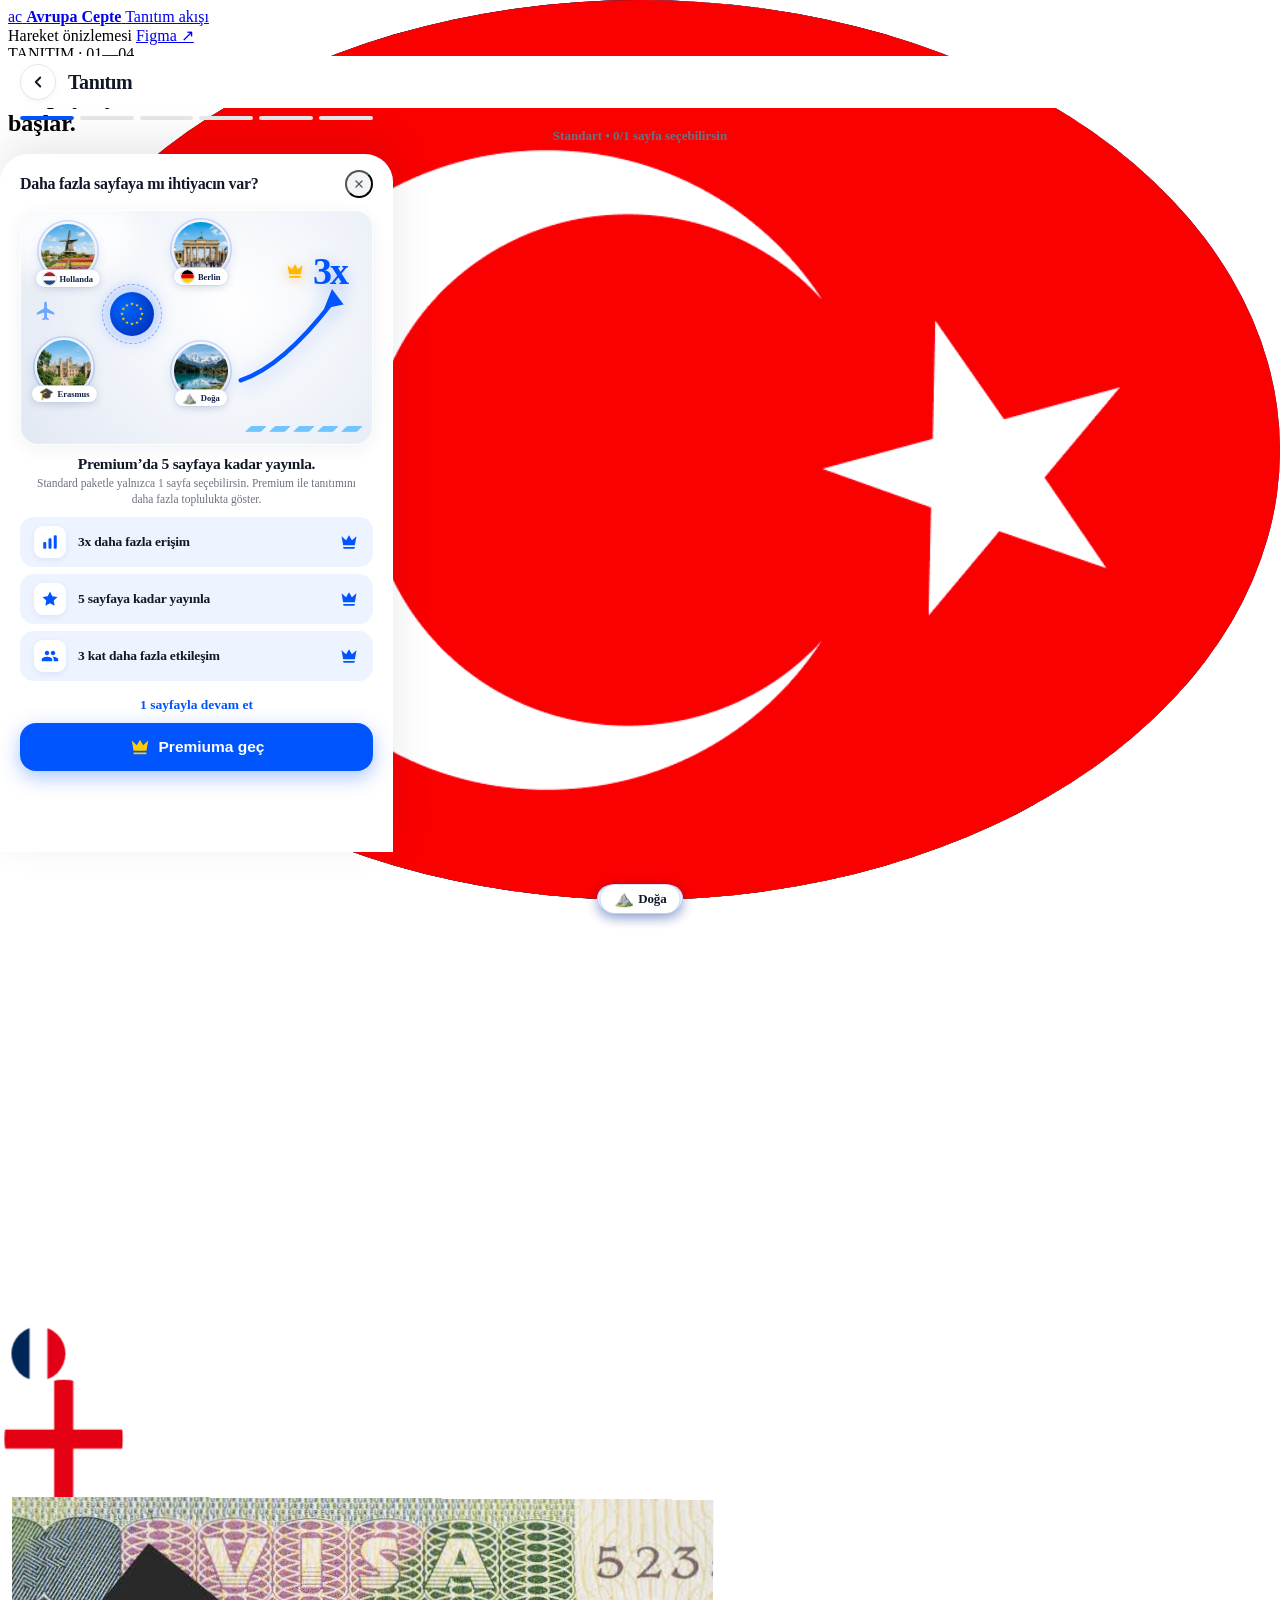
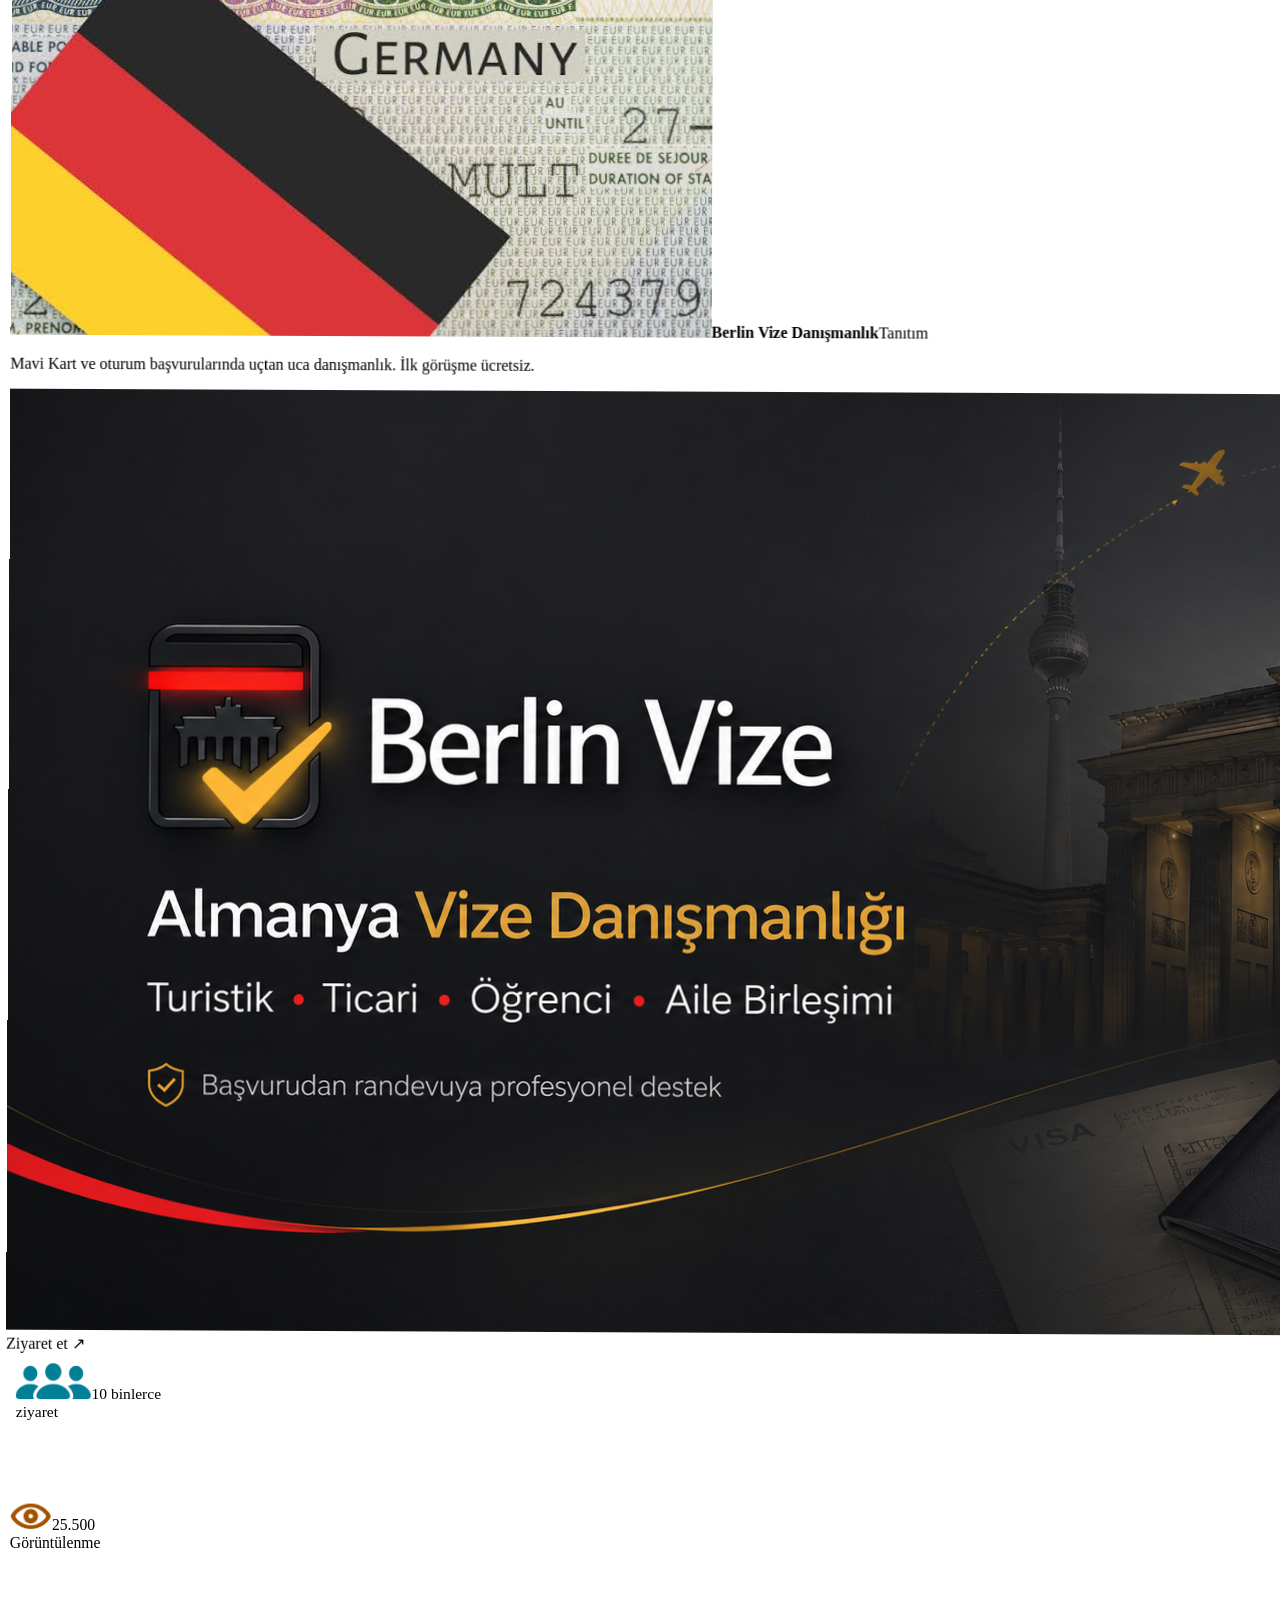
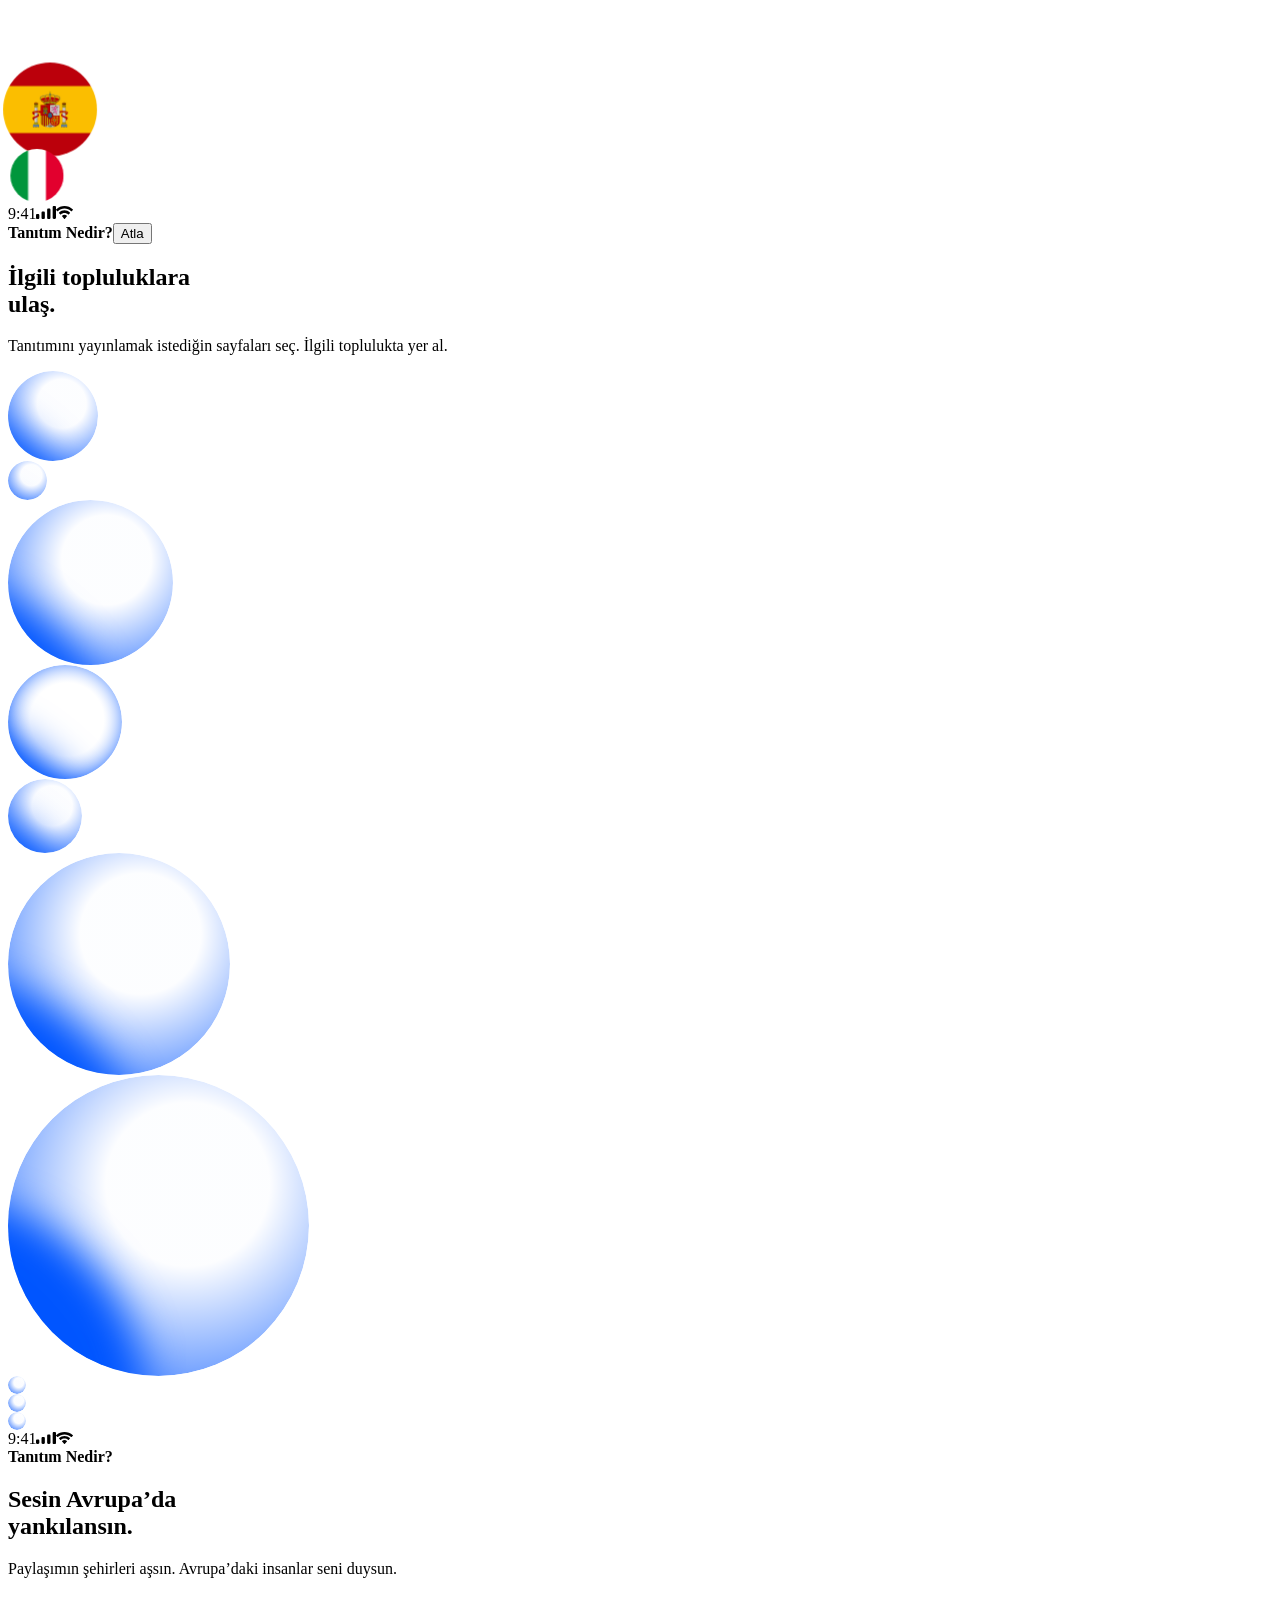
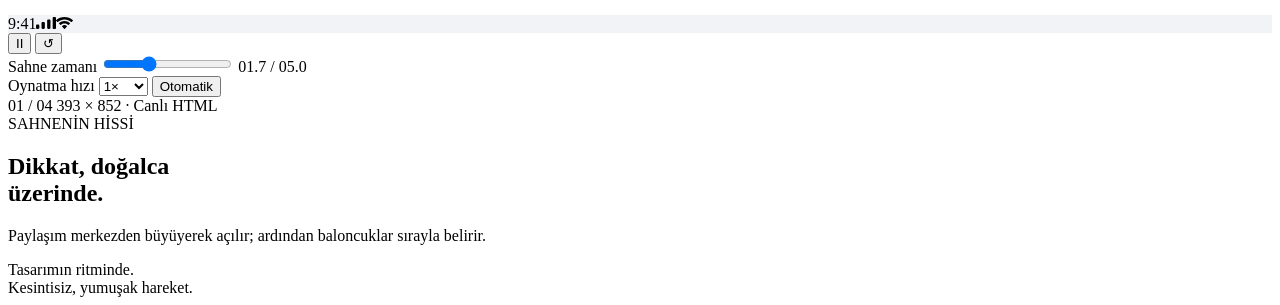
==== index.html @ 5e810345 "v1 guncel surumu kok dizine al, onceki kesiti v0 olarak arsivle" ====
<!doctype html>
<html lang="tr">
<head>
  <meta charset="UTF-8">
  <meta name="viewport" content="width=device-width,initial-scale=1">
  <meta name="theme-color" content="#f5f6f8">
  <title>Avrupa Cepte · Tanıtım akışı</title>
  <link rel="stylesheet" href="assets/font.css">
  <link rel="stylesheet" href="styles.css">
</head>
<body>
<header class="studio-header">
  <a class="brand" href="./">
    <span class="brand-mark">a<span>c</span></span>
    <strong>Avrupa Cepte</strong>
    <span class="header-divider"></span>
    <span class="header-caption">Tanıtım akışı</span>
  </a>
  <div class="header-right">
    <button id="return-single" style="display:none;">Tek sahneye dön ↙</button>
    <span class="preview-tag"><i></i> Hareket önizlemesi</span>
    <a href="https://www.figma.com/design/P1pFVExX502FQrV6nCLTjJ/Avrupa-Cepte?node-id=2980-82597&t=2pFAzzNfoVad6KgR-4" target="_blank" rel="noreferrer">Figma ↗</a>
  </div>
</header>
<main class="workspace">
  <aside class="director" id="director-sidebar">
    <div class="eyebrow">TANITIM · 01—04</div>
    <h1 id="director-heading">Bir paylaşımla<br>başlar.</h1>
    <p class="intro" id="director-desc">Görünür ol. Bağ kur.<br>Sesini Avrupa’ya duyur.</p>
    <nav class="scene-picker" aria-label="Sahneler">
      <button class="scene-tab selected" data-scene="0">
        <span class="step">01</span>
        <span><strong>Görünür ol</strong><small>Açılış · sıralı baloncuklar</small></span>
        <span class="tab-arrow">↗</span>
      </button>
      <button class="scene-tab" data-scene="1">
        <span class="step">02</span>
        <span><strong>Topluluğuna ulaş</strong><small>Gönderi → ayrık ağ geçişi</small></span>
        <span class="tab-arrow">↗</span>
      </button>
      <button class="scene-tab" data-scene="2">
        <span class="step">03</span>
        <span><strong>Sesini duyur</strong><small>Yayılım · başarı grafiği</small></span>
        <span class="tab-arrow">↗</span>
      </button>
      <button class="scene-tab" data-scene="3">
        <span class="step">04</span>
        <span><strong>3X Büyüme</strong><small>Premium modal · harita animasyonu</small></span>
        <span class="tab-arrow">↗</span>
      </button>
    </nav>
    <div class="view-options">
      <button id="view-toggle" aria-pressed="false">Tüm sahneleri birlikte gör <span>↔</span></button>
    </div>
    <p class="keyboard-tip">← → sahne değiştir <span>·</span> boşluk duraklat</p>
  </aside>

  <section class="preview-area" aria-label="Animasyon önizlemesi">
    <div class="phones" id="phones"></div>
    <div class="transport">
      <button class="icon-button" id="play" aria-label="Duraklat">II</button>
      <button class="icon-button replay" id="replay" aria-label="Baştan oynat">↺</button>
      <div class="timeline">
        <label class="sr-only" for="scrubber">Sahne zamanı</label>
        <input id="scrubber" type="range" min="0" max="1000" value="0">
        <span id="time">00.0 / 05.0</span>
      </div>
      <label class="sr-only" for="speed">Oynatma hızı</label>
      <select id="speed">
        <option value="0.5">0,5×</option>
        <option value="1" selected>1×</option>
        <option value="1.5">1,5×</option>
      </select>
      <button id="auto" class="auto-button" aria-pressed="false">Otomatik <i></i></button>
    </div>
    <div class="preview-caption">
      <span id="caption">01 / 04</span>
      <span>393 × 852 <span class="caption-dot">·</span> Canlı HTML</span>
    </div>
  </section>

  <aside class="motion-note" id="motion-note-sidebar">
    <span class="eyebrow">SAHNENİN HİSSİ</span>
    <h2 id="note-title">Dikkat, doğalca<br>üzerinde.</h2>
    <p id="note-text">Paylaşım merkezden büyüyerek açılır; ardından baloncuklar sırayla belirir.</p>
    <div class="note-rule"></div>
    <span class="note-bottom">Tasarımın ritminde.<br>Kesintisiz, yumuşak hareket.</span>
  </aside>
</main>
<div class="toast" role="status" aria-live="polite"></div>
<script src="assets/d3.min.js"></script>
<script src="app.js"></script>
</body>
</html>
---- assets/font.css ----
@font-face{font-family:Satoshi;src:url('./satoshi-400.woff2') format('woff2');font-weight:400;font-style:normal;font-display:swap;}
@font-face{font-family:Satoshi;src:url('./satoshi-500.woff2') format('woff2');font-weight:500;font-style:normal;font-display:swap;}
@font-face{font-family:Satoshi;src:url('./satoshi-700.woff2') format('woff2');font-weight:700;font-style:normal;font-display:swap;}
@font-face{font-family:Satoshi;src:url('./satoshi-900.woff2') format('woff2');font-weight:900;font-style:normal;font-display:swap;}
---- styles.css ----
/* ── Avrupa Cepte v1 — Nihai Tasarım & Modal Animasyon Sistemi ── */

.v1-badge {
  position: fixed;
  top: 10px;
  right: 14px;
  background: #0055ff;
  color: #fff;
  font-size: 10px;
  font-weight: 700;
  letter-spacing: .8px;
  padding: 3px 9px;
  border-radius: 20px;
  z-index: 200;
}

.post-card { opacity: 0; }

/* ── S2: Origin Post (Sahne 0 post-card ile BİREBİR AYNI Konum & Boyut) ── */
.origin-post {
  position: absolute;
  left: 24px;
  top: 340px;
  width: 345px;
  height: 298px;
  border-radius: 16px;
  padding: 20px 16px;
  background: #ffffff;
  box-shadow: 0 4px 21px rgba(0, 89, 255, 0.25), -8px 20px 20px rgba(0, 0, 0, 0.1);
  border: 1px solid #e2eafc;
  transform-origin: center center;
  overflow: hidden;
  will-change: transform, opacity, box-shadow;
  z-index: 14;
  opacity: 0;
}
.op-head { display: flex; align-items: center; gap: 8px; font-size: 14px; font-weight: 700; }
.op-ava { width: 36px; height: 36px; border-radius: 50%; object-fit: cover; }
.op-head > span { flex: 1; min-width: 0; }
.op-head strong { display: block; font-size: 13.5px; font-weight: 700; color: #151d30; white-space: nowrap; overflow: hidden; text-overflow: ellipsis; }
.op-head em { font-style: normal; font-size: 11px; color: #3aaf7c; font-weight: 600; }
.op-badge { margin-left: auto; border: 1px solid #0055ff; background: #eef3ff; border-radius: 20px; color: #0055ff; font-size: 11px; font-weight: 700; padding: 3px 9px; }
.op-body { font-size: 13.5px; line-height: 18px; font-weight: 500; color: #555e6d; margin: 10px 0; }
.op-cover { height: 140px; position: relative; overflow: hidden; border-radius: 12px; }
.op-cover img { width: 100%; height: 100%; object-fit: cover; }

/* ── S2: Baloncuk & Vektör Pill Tasarımı ── */
.bubble-photo {
  position: absolute;
  inset: 0;
  width: 100%;
  height: 100%;
  border-radius: 50%;
  object-fit: cover;
  transition: opacity 0.35s ease, transform 0.35s ease;
}

.bubble .topic-label {
  position: absolute;
  left: 50%;
  bottom: -11px;
  transform: translateX(-50%);
  background: #ffffff;
  color: #0f172a;
  font-size: 11px;
  font-weight: 800;
  letter-spacing: -0.2px;
  padding: 5px 11px;
  border-radius: 20px;
  box-shadow: 0 4px 14px rgba(0, 50, 150, 0.18), 0 0 0 1px #dce7ff;
  white-space: nowrap;
  pointer-events: none;
  z-index: 6;
  display: flex;
  align-items: center;
  gap: 5px;
}
.bubble .topic-label svg {
  width: 12px;
  height: 12px;
  flex-shrink: 0;
}
.pill-svg {
  width: 12px;
  height: 12px;
  flex-shrink: 0;
  fill: #0055ff;
}
.bubble .topic-label.big {
  font-size: 13px;
  padding: 6px 13px;
  bottom: -13px;
}
.bubble .topic-label.big svg {
  width: 14px;
  height: 14px;
}
.bubble .topic-label .pill-flag {
  width: 15px;
  height: 15px;
  border-radius: 50%;
  object-fit: cover;
  flex: none;
  box-shadow: 0 0 0 1px rgba(15, 25, 50, .12);
}
.bubble .topic-label.big .pill-flag {
  width: 17px;
  height: 17px;
}
.bubble .topic-label .pill-emoji {
  font-size: 14px;
  line-height: 1;
}
.bubble .topic-label.big .pill-emoji {
  font-size: 16px;
}
.bubble .topic-label.mini {
  font-size: 9.5px;
  padding: 3px 8px;
  bottom: -4px;
  color: #0044cc;
}

/* ── S3: Dev Engage Kartı (Optik Merkez y=514) ── */
.engage-card {
  position: absolute;
  left: 24px;
  top: 414px;
  width: 345px;
  background: #ffffff;
  border-radius: 22px;
  padding: 24px;
  box-shadow: 0 12px 48px rgba(0, 85, 255, 0.25), 0 2px 10px rgba(0, 0, 0, 0.08);
  border: 1.5px solid #dce8ff;
  will-change: transform, opacity;
  z-index: 15;
  pointer-events: none;
  opacity: 0;
}
.ec-head { display: flex; align-items: center; gap: 10px; margin-bottom: 16px; padding-bottom: 12px; border-bottom: 1px solid #f0f4ff; }
.ec-head img { width: 36px; height: 36px; border-radius: 10px; object-fit: cover; }
.ec-head span { font-size: 13px; font-weight: 800; color: #151d30; }
.ec-growth { display: flex; align-items: baseline; gap: 10px; margin-bottom: 14px; }
.ec-pct { font-size: 44px; font-weight: 900; color: #0055ff; letter-spacing: -2px; line-height: 1; font-variant-numeric: tabular-nums; text-shadow: 0 4px 18px rgba(0, 85, 255, 0.3); }
.ec-sub { font-size: 11.5px; color: #8292ab; font-weight: 700; text-transform: uppercase; letter-spacing: .4px; }
.ec-track { width: 100%; height: 14px; background: #eef3ff; border-radius: 10px; overflow: hidden; margin-bottom: 12px; padding: 2px; box-sizing: border-box; }
.ec-fill { height: 100%; width: 0; border-radius: 8px; background: linear-gradient(90deg, #1a55ff, #0066ff 60%, #00d5ff); box-shadow: 0 0 14px rgba(0, 150, 255, 0.6); will-change: width; }
.ec-stat { font-size: 11px; color: #5577dd; font-weight: 700; text-align: right; }

/* ── S3: Checkmark Katmanı & Parıltılar (Optik Merkez y=514) ── */
.check-scene {
  position: absolute;
  left: 50%;
  top: 514px;
  transform: translate(-50%, -50%) scale(.8);
  display: flex;
  flex-direction: column;
  align-items: center;
  gap: 14px;
  z-index: 16;
  pointer-events: none;
  opacity: 0;
  width: 345px;
}
.sparkles-bg {
  position: absolute;
  top: 45px;
  left: 50%;
  width: 240px;
  height: 240px;
  transform: translate(-50%, -50%);
  background: radial-gradient(circle, rgba(0, 102, 255, 0.25) 0%, rgba(0, 200, 255, 0.1) 45%, rgba(255, 255, 255, 0) 70%);
  border-radius: 50%;
  z-index: 1;
  pointer-events: none;
}
.sp {
  position: absolute;
  left: 50%;
  top: 50%;
  transform: translate(-50%, -50%) scale(0);
  opacity: 0;
  will-change: transform, opacity;
  filter: drop-shadow(0 0 10px currentColor);
  font-weight: 900;
}
.check-ring { position: relative; width: 90px; height: 90px; z-index: 2; }
.check-svg { width: 90px; height: 90px; filter: drop-shadow(0 6px 18px rgba(0, 85, 255, 0.4)); }
.check-text-wrap { position: relative; z-index: 2; text-align: center; }
.check-title { font-size: 21px; font-weight: 900; color: #151d30; letter-spacing: -.6px; margin: 0 0 6px; line-height: 1.2; }
.check-sub { font-size: 12.5px; color: #6a7e9e; font-weight: 600; }
.check-count { font-weight: 800; color: #0055ff; font-variant-numeric: tabular-nums; }

/* ── S3: Canlı rozet, sayaç parıltısı ve nabız ── */
.ec-head .ec-live {
  margin-left: auto;
  display: flex;
  align-items: center;
  gap: 6px;
  font-size: 11px;
  font-weight: 800;
  color: #0a7a42;
  background: #e9faf0;
  border: 1px solid #bdeed3;
  padding: 4px 9px;
  border-radius: 20px;
  white-space: nowrap;
}
.ec-live i {
  width: 7px;
  height: 7px;
  border-radius: 50%;
  background: #22c55e;
  animation: live-blink 1.4s ease-in-out infinite;
}
@keyframes live-blink {
  0%, 100% { box-shadow: 0 0 0 0 rgba(34, 197, 94, .45); }
  50% { box-shadow: 0 0 0 5px rgba(34, 197, 94, 0); }
}
.ec-fill { position: relative; overflow: hidden; }
.ec-fill::after {
  content: '';
  position: absolute;
  inset: 0;
  background: linear-gradient(100deg, transparent 20%, rgba(255, 255, 255, .55) 50%, transparent 80%);
  animation: fill-shine 1.8s linear infinite;
}
@keyframes fill-shine {
  from { transform: translateX(-100%); }
  to { transform: translateX(100%); }
}
.ec-pct { animation: pct-pulse 1.6s ease-in-out infinite; }
@keyframes pct-pulse {
  0%, 100% { transform: scale(1); }
  50% { transform: scale(1.06); }
}
.ec-views, .ec-likes, .ec-viewers { font-variant-numeric: tabular-nums; }

/* ── S3: Canlı katılım bildirimleri (küre altı, tek slot) ── */
.live-stack {
  position: absolute;
  left: 24px;
  top: 648px;
  width: 345px;
  height: 62px;
  z-index: 14;
  pointer-events: none;
}
.live-notif {
  position: absolute;
  left: 0;
  top: 0;
  width: 100%;
  display: flex;
  align-items: center;
  gap: 10px;
  background: rgba(255, 255, 255, .96);
  backdrop-filter: blur(8px);
  -webkit-backdrop-filter: blur(8px);
  border: 1px solid #e2eafc;
  border-radius: 16px;
  padding: 8px 12px 8px 8px;
  box-shadow: 0 8px 24px rgba(0, 78, 221, .18);
  opacity: 0;
  will-change: transform, opacity;
}
.ln-ava {
  width: 38px;
  height: 38px;
  border-radius: 50%;
  display: flex;
  align-items: center;
  justify-content: center;
  font-size: 22px;
  flex: none;
}
.ln-body { flex: 1; min-width: 0; }
.ln-body strong { display: block; font-size: 12.5px; color: #151d30; }
.ln-body small { display: block; font-size: 11px; color: #6a7e9e; font-weight: 600; white-space: nowrap; overflow: hidden; text-overflow: ellipsis; }
.ln-chip {
  width: 34px;
  height: 34px;
  border-radius: 11px;
  display: flex;
  align-items: center;
  justify-content: center;
  flex: none;
}
.ln-chip svg { width: 18px; height: 18px; }

/* ── S3: Karttan yükselen tepki emojileri ── */
.react-layer {
  position: absolute;
  left: 24px;
  top: 372px;
  width: 345px;
  height: 160px;
  z-index: 16;
  pointer-events: none;
  overflow: visible;
}
.react {
  position: absolute;
  bottom: 6px;
  opacity: 0;
  will-change: transform, opacity;
  filter: drop-shadow(0 3px 8px rgba(0, 60, 180, .25));
}

/* ════════════════════════════════════════════════════════════════════════
   ── SAHNE 04: FIGMA PREMIUM MODAL EKRANI (media_1789069975401.png) ──
   ════════════════════════════════════════════════════════════════════════ */

/* Telefon 4 Navigasyon */
.modal-phone-nav {
  position: absolute;
  left: 0;
  top: 56px;
  width: 100%;
  height: 52px;
  display: flex;
  align-items: center;
  gap: 12px;
  padding: 0 20px;
  z-index: 8;
  background: #ffffff;
}
.nav-back-btn {
  width: 36px;
  height: 36px;
  border-radius: 50%;
  background: #ffffff;
  border: 1px solid #e5e7eb;
  display: flex;
  align-items: center;
  justify-content: center;
  cursor: pointer;
  box-shadow: 0 2px 6px rgba(0, 0, 0, 0.04);
}
.modal-phone-nav strong {
  font-size: 20px;
  font-weight: 800;
  color: #111827;
  letter-spacing: -.4px;
}

/* 6 Kademeli İlerleme Çubuğu */
.segments-6 {
  position: absolute;
  left: 20px;
  top: 116px;
  display: flex;
  gap: 6px;
  width: 353px;
  height: 4px;
  z-index: 6;
}
.segments-6 span {
  flex: 1;
  border-radius: 4px;
  background: #e5e7eb;
  overflow: hidden;
}
.segments-6 span:first-child i {
  height: 100%;
  background: #0055ff;
  display: block;
  width: 100%;
  border-radius: 4px;
}

/* Standart seçilebilir sayfa metni */
.modal-standard-caption {
  position: absolute;
  left: 0;
  top: 128px;
  width: 100%;
  text-align: center;
  font-size: 13px;
  font-weight: 600;
  color: #697383;
  z-index: 6;
}

/* Modal Bottom Sheet Kartı */
.modal-sheet-card {
  position: absolute;
  left: 0;
  top: 154px;
  width: 393px;
  height: 698px;
  background: #ffffff;
  border-radius: 28px 28px 0 0;
  box-shadow: 0 -12px 40px rgba(15, 25, 50, 0.1);
  padding: 16px 20px 20px;
  z-index: 9;
  display: flex;
  flex-direction: column;
  box-sizing: border-box;
}

/* Sheet Başlığı & Kapatma */
.sheet-header-row {
  display: flex;
  align-items: center;
  justify-content: space-between;
  margin-bottom: 12px;
}
.sheet-header-row h3 {
  margin: 0;
  font-size: 16px;
  font-weight: 800;
  color: #111827;
  letter-spacing: -.3px;
}
.sheet-close-icon {
  width: 28px;
  height: 28px;
  border-radius: 50%;
  background: #f3f4f6;
  display: flex;
  align-items: center;
  justify-content: center;
  color: #4b5563;
  font-size: 13px;
  font-weight: 700;
}

/* ── GRİ ALAN: 3X BÜYÜME VEKTÖR HARİTA ANİMASYON KUTUSU ── */
.modal-anim-graybox {
  position: relative;
  width: 353px;
  height: 235px;
  border-radius: 18px;
  background: radial-gradient(circle at 60% 40%, #ffffff 0%, #edf1f8 60%, #e2e8f3 100%);
  overflow: hidden;
  box-shadow: inset 0 0 0 1px rgba(255, 255, 255, 0.9), 0 4px 18px rgba(0, 30, 80, 0.06);
  flex-shrink: 0;
}

.graybox-canvas {
  position: absolute;
  inset: 0;
  width: 353px;
  height: 235px;
  z-index: 1;
}

/* Bulut Halesi */
.gb-cloud {
  position: absolute;
  pointer-events: none;
  filter: blur(14px);
  background: rgba(255, 255, 255, 0.85);
  border-radius: 50%;
  z-index: 2;
}
.gb-cloud-tl { top: -20px; left: -20px; width: 140px; height: 90px; }
.gb-cloud-bl { bottom: -25px; left: -20px; width: 160px; height: 100px; }
.gb-cloud-br { bottom: -20px; right: -20px; width: 140px; height: 90px; }

/* Merkez AB Hub Rozeti (Gri kutu içinde) */
.gb-eu-hub {
  position: absolute;
  left: 112px;
  top: 104px;
  transform: translate(-50%, -50%);
  width: 44px;
  height: 44px;
  z-index: 10;
  pointer-events: none;
}
.gb-eu-core {
  position: absolute;
  inset: 0;
  border-radius: 50%;
  background: radial-gradient(circle at 35% 35%, #0066ff, #0033bb 80%);
  box-shadow: 0 0 18px rgba(0, 85, 255, 0.55), 0 0 0 2.5px #ffffff;
  display: flex;
  align-items: center;
  justify-content: center;
}
.gb-eu-stars {
  width: 32px;
  height: 32px;
  animation: eu-rotate 16s linear infinite;
}
.gb-eu-pulse {
  position: absolute;
  inset: -8px;
  border-radius: 50%;
  border: 1.5px dashed rgba(0, 85, 255, 0.45);
  animation: eu-pulse 2.6s ease-out infinite;
}
@keyframes eu-rotate { 0% { transform: rotate(0deg); } 100% { transform: rotate(360deg); } }
@keyframes eu-pulse { 0% { transform: scale(0.7); opacity: 0.8; } 100% { transform: scale(1.4); opacity: 0; } }

/* Gri Kutudaki 4 Adet Yüzen Simge Balon */
.gb-bubble {
  position: absolute;
  z-index: 12;
  pointer-events: none;
  display: flex;
  flex-direction: column;
  align-items: center;
  transition: transform 0.2s ease-out;
}
.gb-bubble-inner {
  width: 54px;
  height: 54px;
  border-radius: 50%;
  overflow: hidden;
  box-shadow: 0 4px 14px rgba(0, 50, 150, 0.2), 0 0 0 2.5px #ffffff, 0 0 0 4px rgba(0, 85, 255, 0.18);
}
.gb-bubble-inner img {
  width: 100%;
  height: 100%;
  object-fit: cover;
  display: block;
}
.gb-pill {
  margin-top: -8px;
  background: #ffffff;
  padding: 2px 7px;
  border-radius: 12px;
  box-shadow: 0 2px 8px rgba(0, 30, 90, 0.15), 0 0 0 0.8px #dce7ff;
  display: flex;
  align-items: center;
  gap: 3.5px;
  z-index: 2;
}
.gb-pill svg {
  width: 10px;
  height: 10px;
}
.gb-pill .pill-flag {
  width: 13px;
  height: 13px;
  border-radius: 50%;
  object-fit: cover;
  box-shadow: 0 0 0 1px rgba(15, 25, 50, .12);
}
.gb-pill .pill-emoji {
  font-size: 12px;
  line-height: 1;
}
.gb-pill span {
  font-size: 8.5px;
  font-weight: 800;
  color: #102040;
}

/* Konumlandırmalar */
.gb-b-nl  { left: 16px;  top: 14px; }
.gb-b-de  { left: 154px; top: 12px; }
.gb-b-er  { left: 12px;  top: 130px; }
.gb-b-alp { left: 154px; top: 134px; }

/* Sağ Taraf: 3X Büyüme Bar Grafiği */
.gb-chart-assembly {
  position: absolute;
  right: 8px;
  bottom: 8px;
  width: 136px;
  height: 195px;
  z-index: 15;
  pointer-events: none;
}

/* Taç ve 3X Rozeti */
.gb-crown-group {
  position: absolute;
  right: 18px;
  top: 10px;
  display: flex;
  align-items: center;
  gap: 6px;
}
.gb-crown-svg {
  width: 24px;
  height: 20px;
  filter: drop-shadow(0 2px 6px rgba(240, 160, 0, 0.5));
  animation: sc-crown-float 2s ease-in-out infinite alternate;
}
@keyframes sc-crown-float {
  0% { transform: translateY(0) rotate(-4deg); }
  100% { transform: translateY(-4px) rotate(4deg); }
}
.gb-3x-text {
  font-size: 38px;
  font-weight: 900;
  color: #0055ff;
  letter-spacing: -2px;
  line-height: 1;
  text-shadow: 0 4px 16px rgba(0, 85, 255, 0.35);
}

/* 3D İzometrik Barlar */
.gb-bars-container {
  position: absolute;
  right: 6px;
  bottom: 6px;
  display: flex;
  align-items: flex-end;
  gap: 6px;
  height: 130px;
}
.gb-bar-track {
  width: 18px;
  height: 100%;
  display: flex;
  align-items: flex-end;
}
.gb-3d-bar {
  position: relative;
  width: 16px;
  height: 0;
  transform-style: preserve-3d;
  transition: height 0.8s cubic-bezier(0.34, 1.56, 0.64, 1);
  will-change: height;
}
.gb-bar-front {
  position: absolute;
  inset: 0;
  background: linear-gradient(to top, #0044cc, #0066ff);
  border-radius: 3px;
  box-shadow: 0 2px 8px rgba(0, 60, 180, 0.35);
}
.gb-bar-top {
  position: absolute;
  top: -5px;
  left: 3px;
  width: 16px;
  height: 6px;
  background: #70c4ff;
  transform: skewX(-45deg);
  border-radius: 1px;
}
.gb-bar-side {
  position: absolute;
  top: -2.5px;
  right: -4px;
  width: 4px;
  height: 100%;
  background: #003399;
  transform: skewY(-45deg);
  border-radius: 0 1px 1px 0;
}

/* Fırlayan Mavi 3D Ok */
.gb-arrow-curve {
  position: absolute;
  inset: 0;
  width: 100%;
  height: 100%;
  filter: drop-shadow(0 4px 10px rgba(0, 85, 255, 0.35));
}

/* Vektör Uçak */
.gb-airplane {
  position: absolute;
  left: 15px;
  top: 90px;
  width: 22px;
  height: 22px;
  animation: airplane-fly-sm 3.5s ease-in-out infinite alternate;
}
@keyframes airplane-fly-sm {
  0% { transform: translate(0, 0) rotate(22deg) scale(0.9); }
  100% { transform: translate(25px, -18px) rotate(26deg) scale(1.05); }
}

/* ── MODAL SHEET ALT KISIMLARI (Figma ile 1:1) ── */
.sheet-subhead {
  margin: 10px 0 3px;
  font-size: 15.5px;
  font-weight: 800;
  color: #111827;
  text-align: center;
  letter-spacing: -.3px;
}
.sheet-desc {
  margin: 0 10px 10px;
  font-size: 11.5px;
  line-height: 15.5px;
  color: #6b7280;
  text-align: center;
  font-weight: 500;
}

/* 3 Adet Avantaj Kartı */
.sheet-benefit-list {
  display: flex;
  flex-direction: column;
  gap: 7px;
  margin-bottom: 10px;
}
.sheet-benefit-card {
  display: flex;
  align-items: center;
  gap: 12px;
  background: #edf3ff;
  border-radius: 14px;
  padding: 9px 14px;
}
.sbc-icon {
  width: 32px;
  height: 32px;
  border-radius: 9px;
  background: #ffffff;
  display: flex;
  align-items: center;
  justify-content: center;
  box-shadow: 0 2px 6px rgba(0, 60, 160, 0.08);
}
.sbc-icon svg {
  width: 18px;
  height: 18px;
}
.sbc-text {
  flex: 1;
  font-size: 13.5px;
  font-weight: 700;
  color: #111827;
  letter-spacing: -.2px;
}
.sbc-crown {
  width: 20px;
  height: 20px;
}

/* Link ve Buton */
.sheet-link {
  display: block;
  text-align: center;
  font-size: 13.5px;
  font-weight: 600;
  color: #0055ff;
  margin: 6px 0 10px;
  text-decoration: none;
}
.sheet-link:hover { text-decoration: underline; }

.sheet-cta-btn {
  width: 100%;
  height: 48px;
  background: #0055ff;
  color: #ffffff;
  font-size: 15.5px;
  font-weight: 700;
  border-radius: 16px;
  border: none;
  display: flex;
  align-items: center;
  justify-content: center;
  gap: 8px;
  cursor: pointer;
  box-shadow: 0 6px 20px rgba(0, 85, 255, 0.35);
  transition: background .2s, transform .2s;
}
.sheet-cta-btn:hover { background: #004ae0; }
.sheet-cta-btn:active { transform: scale(0.98); }

/* ════════════════════════════════════════════════════════════════════════
   ── 4 TELEFON İÇİN DUYARLI ALL-VIEW & MODAL ENTEGRASYONU ──
   ════════════════════════════════════════════════════════════════════════ */

.phone.phone-modal-view {
  background: #f1f3f7;
}

body.all-view .workspace {
  grid-template-columns: 210px 1fr;
  max-width: 98vw;
  padding: 24px 20px;
  gap: 20px;
}

body.all-view .phones {
  display: flex;
  width: 100%;
  justify-content: center;
  gap: 16px;
  overflow-x: auto;
  padding: 6px 0;
  height: calc(852px * var(--phone-scale));
}

body.all-view .phone-wrap {
  display: block;
  position: relative;
  inset: auto;
  width: calc(393px * var(--phone-scale));
  height: calc(852px * var(--phone-scale));
  flex: none;
}

body.all-view .preview-caption {
  width: 440px;
}

.phone-cta {
  transition: background .2s, transform .25s cubic-bezier(0.2, 0.9, 0.3, 1), opacity .3s ease;
  will-change: transform, opacity;
}

.progress-segments span i {
  will-change: width;
}

/* Canvas Bağlantıları Kesinlikle Baloncukların Altında Kalır */
.network-canvas, .globe-canvas, canvas.network-canvas, canvas.globe-canvas {
  position: absolute;
  inset: 0;
  width: 393px;
  height: 852px;
  z-index: 1 !important;
  pointer-events: none;
}

.phone-art .bubble {
  z-index: 3 !important;
}
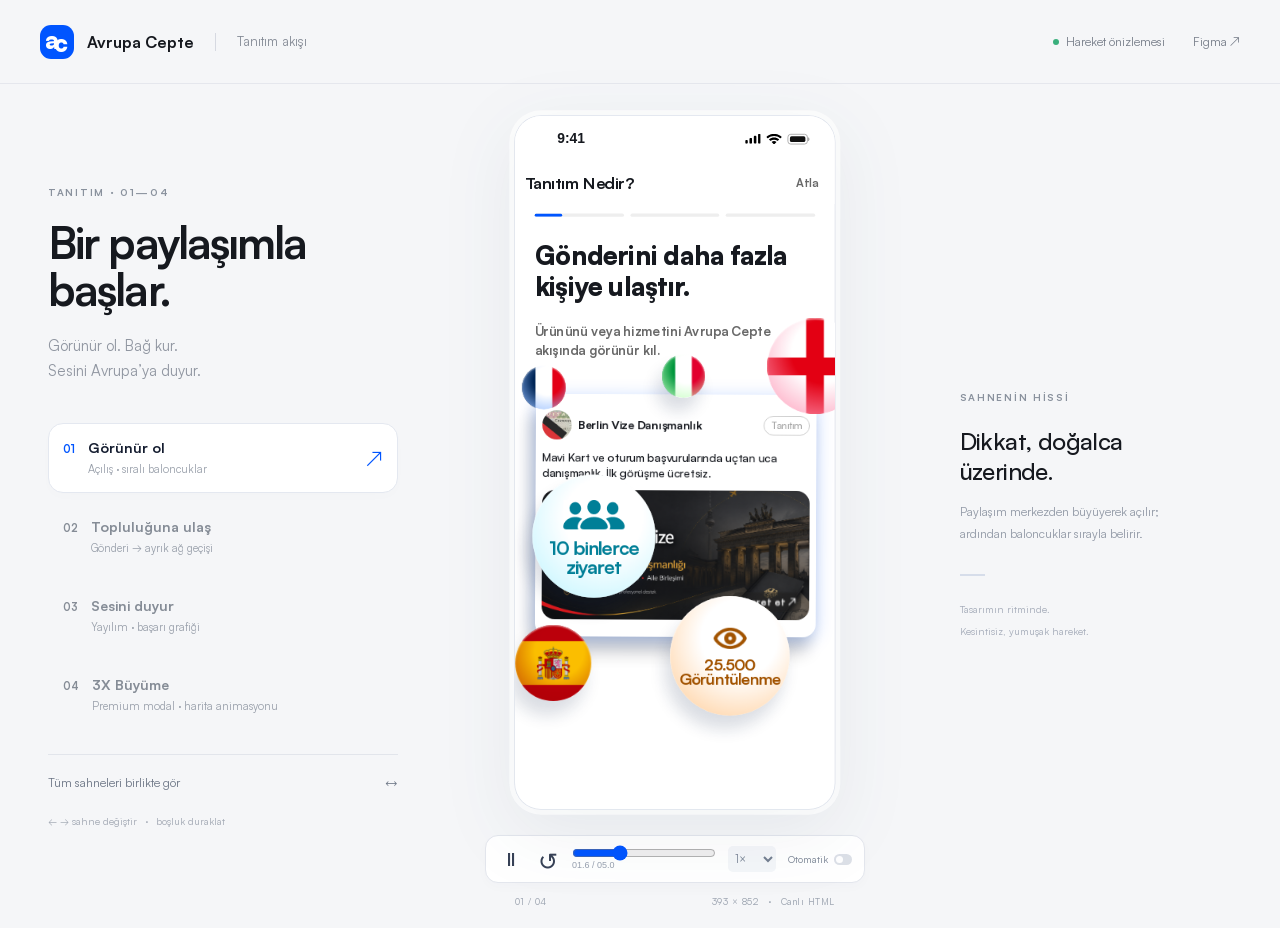
==== commit 0f3d9100: "v1 sayfalarina baz stil katmanini geri ekle (cokus duzeltmesi)" ====
--- a/index.html
+++ b/index.html
@@ -6,6 +6,7 @@
   <meta name="theme-color" content="#f5f6f8">
   <title>Avrupa Cepte · Tanıtım akışı</title>
   <link rel="stylesheet" href="assets/font.css">
+  <link rel="stylesheet" href="styles-v0.css">
   <link rel="stylesheet" href="styles.css">
 </head>
 <body>
--- a/styles-v0.css
+++ b/styles-v0.css
@@ -0,0 +1,60 @@
+:root{font-family:Satoshi,Arial,sans-serif;color:#16191f;background:#f5f6f8;font-synthesis:none;--blue:#0055ff;--phone-scale:.8}*{box-sizing:border-box}body{margin:0}button,a,input,select{-webkit-tap-highlight-color:transparent}button,select{font:inherit}button{cursor:pointer}button:focus-visible,a:focus-visible,input:focus-visible,select:focus-visible{outline:3px solid #76a7ff;outline-offset:5px}button{border:0}a{color:inherit;text-decoration:none}.studio-header{height:84px;padding:0 40px;border-bottom:1px solid #e5e7ed;display:flex;align-items:center;justify-content:space-between}.brand{display:flex;align-items:center;gap:13px;font-size:16px}.brand-mark{background:var(--blue);color:#fff;width:34px;height:34px;border-radius:11px;font-weight:900;font-size:24px;letter-spacing:-5px;line-height:31px;padding-left:5px}.brand-mark span{position:relative;top:3px}.header-divider{height:18px;width:1px;background:#d6d9e1;margin:0 8px}.header-caption{color:#858b96;font-size:13px}.header-right{display:flex;align-items:center;gap:28px;font-size:12px;color:#747b87}.preview-tag{display:flex;align-items:center;gap:7px}.preview-tag i{width:6px;height:6px;border-radius:100%;background:#3aaf7c}.workspace{display:grid;grid-template-columns:minmax(235px,1fr) minmax(395px,1.35fr) minmax(185px,.8fr);gap:40px;max-width:1380px;margin:auto;padding:32px 48px 20px;align-items:center;min-height:calc(100svh - 84px)}.eyebrow{font-size:10px;letter-spacing:1.7px;color:#89919d;font-weight:700}.director h1{font-size:44px;line-height:1.08;letter-spacing:-1.9px;margin:20px 0}.intro{font-size:15px;line-height:1.65;color:#9096a1}.scene-picker{margin:40px 0 24px;display:flex;flex-direction:column;gap:9px}.scene-tab{display:flex;align-items:center;gap:13px;padding:15px 14px;background:transparent;text-align:left;border:1px solid transparent;border-radius:15px;color:#858c96;width:100%;transition:background .2s,border-color .2s}.scene-tab.selected{background:#fff;border-color:#e4e8f0;box-shadow:0 4px 12px #27385a03;color:#151d30}.scene-tab:hover{background:#fff8}.step{font-size:11px;font-weight:700;align-self:flex-start;padding-top:3px}.selected .step{color:var(--blue)}.scene-tab strong{display:block;font-size:14px;font-weight:700}.scene-tab small{font-size:11px;color:#969da8;display:block;margin-top:5px}.tab-arrow{margin-left:auto;font-size:20px;opacity:0}.selected .tab-arrow{opacity:1;color:var(--blue)}.view-options{border-top:1px solid #e2e5eb;padding-top:20px}.view-options button{background:transparent;padding:0;color:#697383;font-size:12px;display:flex;justify-content:space-between;width:100%}.keyboard-tip{font-size:10px;color:#a4aab5;margin-top:24px}.keyboard-tip span{margin:0 5px}.preview-area{display:flex;flex-direction:column;align-items:center;min-width:0}.phones{width:calc(393px * var(--phone-scale));height:calc(852px * var(--phone-scale));position:relative}.phone-wrap{position:absolute;inset:0;display:none;filter:drop-shadow(0 20px 35px #22345312)}.phone-wrap.active{display:block}.phone{width:393px;height:852px;background:white;border-radius:32px;overflow:hidden;position:relative;transform:scale(var(--phone-scale));transform-origin:top left;box-shadow:0 0 0 1px #dde2eb,0 0 0 7px #fff9;isolation:isolate}.status{position:absolute;top:0;left:0;width:393px;height:56px;display:flex;align-items:center;justify-content:space-between;padding:0 33px 0 52px;font:600 17px Arial;z-index:8;background:#fff}.status-levels{display:flex;align-items:center;gap:7px}.status-levels img{width:19px;height:13px;object-fit:contain}.battery{width:25px;height:13px;border:1px solid #a1a1a1;border-radius:4px;padding:2px;position:relative}.battery:before{content:'';display:block;background:#111;border-radius:2px;width:100%;height:100%}.battery:after{content:'';position:absolute;right:-3px;width:2px;height:5px;top:3px;background:#aaa;border-radius:0 2px 2px 0}.phone-nav{position:absolute;left:0;top:56px;height:52px;width:100%;padding:0 12px;display:flex;align-items:center;justify-content:space-between;z-index:8;background:#fff}.phone-nav strong{font-size:20px;letter-spacing:-.4px}.skip{background:transparent;font-size:14px;font-weight:700;color:#696969;padding:12px 8px}.progress-segments{position:absolute;left:24px;top:120px;display:flex;gap:8px;width:345px;height:4px;z-index:6}.progress-segments span{flex:1;border-radius:4px;background:#eee;overflow:hidden}.progress-segments i{height:100%;background:var(--blue);display:block;width:0;border-radius:4px}.phone h2{position:absolute;left:24px;top:152px;margin:0;font-size:32px;line-height:38px;letter-spacing:-.65px;font-weight:900;z-index:5;width:345px}.phone .subtitle{position:absolute;left:24px;top:252px;margin:0;font-size:16px;font-weight:700;line-height:24px;color:#696969;width:345px;z-index:5}.phone-art{position:absolute;inset:0;pointer-events:none}.bubble{position:absolute;border-radius:50%;will-change:transform;isolation:isolate}.bubble-photo{position:absolute;width:100%;height:100%;object-fit:cover;border-radius:50%;overflow:hidden}.orb-shine{position:absolute;inset:0;border-radius:50%;background:radial-gradient(circle at 58% 35%,#fff0 37%,var(--orb-tint,#c2d7ff) 100%);box-shadow:inset 0 1px 2px #ffffffa8}.bubble.flag .bubble-photo{width:116%;height:116%;left:-8%;top:-8%}.bubble.shadow{box-shadow:-7px 17px 20px #15274b28}.bubble-glass{position:absolute;width:100%;height:100%;object-fit:fill;z-index:2;pointer-events:none}.post-card{position:absolute;left:24px;top:340px;width:345px;height:298px;border-radius:16px;padding:20px 8px;background:#fff;box-shadow:0 4px 21px #0059ff40,-8px 20px 20px #0003;transform-origin:center;overflow:hidden;will-change:transform}.post-header{display:flex;align-items:center;gap:8px;font-size:14px;font-weight:700;letter-spacing:-.28px}.post-avatar{width:36px;height:36px;object-fit:cover;border-radius:50%}.post-tag{margin-left:auto;border:1px solid #cdcdcd;border-radius:20px;color:#a5a5a5;font-size:12px;font-weight:500;padding:3px 8px}.post-copy{font-size:14px;line-height:19px;font-weight:500;letter-spacing:-.28px;margin:12px 0}.post-cover{height:159px;position:relative;overflow:hidden;border-radius:16px}.post-cover>img{width:100%;height:100%;object-fit:cover;object-position:50% 46%}.visit{position:absolute;right:10px;bottom:10px;color:#fff;font-size:12px;font-weight:700;border-radius:8px;padding:4px 6px;background:#0003;backdrop-filter:blur(15px)}.metric{background:white;display:flex;align-items:center;justify-content:center;flex-direction:column;color:#007f97;text-align:center;font-size:24px;font-weight:700;line-height:24px;letter-spacing:-1.1px}.metric img{width:78px;height:46px;object-fit:contain;position:relative;z-index:2;margin-bottom:6px}.metric .orb-shine{z-index:-1}.metric span{z-index:2}.metric.orange{color:#a25300;font-size:20px;line-height:18px;letter-spacing:-.8px}.metric.orange img{width:44px;height:32px;margin-bottom:8px}.topic-label{position:absolute;z-index:3;left:50%;bottom:19px;transform:translateX(-50%);font-size:14px;font-weight:700;color:#111;background:#fff;border:1px solid #eee;padding:6px 10px;border-radius:40px;white-space:nowrap}.topic-label.big{font-size:24px;bottom:24px;padding:7px 10px;letter-spacing:-.8px}.topic-label{display:inline-flex;align-items:center;gap:6px}.topic-label svg{width:13px;height:13px;flex:none}.topic-label.big svg{width:16px;height:16px;flex:none}.topic-label .pill-flag{width:15px;height:15px;border-radius:50%;object-fit:cover;flex:none;box-shadow:0 0 0 1px #0f19321f}.topic-label.big .pill-flag{width:19px;height:19px}.topic-label .pill-emoji{font-size:14px;line-height:1}.topic-label.big .pill-emoji{font-size:18px}.gb-pill .pill-flag{width:13px;height:13px;border-radius:50%;object-fit:cover;box-shadow:0 0 0 1px #0f19321f}.gb-pill .pill-emoji{font-size:12px;line-height:1}.network-canvas,.globe-canvas{position:absolute;inset:0;width:393px;height:852px}.phone-cta{position:absolute;left:8px;bottom:34px;width:377px;height:60px;border-radius:20px;background:#0055ff;color:white;font-weight:700;font-size:16px;letter-spacing:-.6px;z-index:10;box-shadow:0 6px 15px #0055ff08;transition:background .2s,transform .2s}.phone-cta:hover{background:#004ae0}.phone-cta:active{transform:scale(.98)}.phone-footer{position:absolute;left:0;bottom:0;width:100%;height:99px;background:linear-gradient(#fff0,#fff 80%);z-index:7;pointer-events:none}.transport{margin-top:26px;display:flex;gap:12px;align-items:center;background:#fff;border:1px solid #e3e6ed;box-shadow:0 4px 12px #1d315205;border-radius:13px;padding:9px 12px;width:380px;max-width:calc(100vw - 32px)}.icon-button{width:25px;height:28px;color:#374156;font-weight:700;font-size:17px;padding:0;background:transparent}.replay{font-size:24px;font-weight:400}.timeline{flex:1;min-width:50px;display:flex;flex-direction:column;gap:3px}.timeline input{width:100%;height:8px;margin:0;accent-color:#0055ff;cursor:pointer}.timeline span{font:9px Arial;color:#98a0af;font-variant-numeric:tabular-nums}.transport select{border:0;background:#f4f6f9;padding:5px 3px;border-radius:5px;font-size:11px;color:#747f91}.auto-button{display:flex;align-items:center;gap:6px;font-size:10px;color:#7e8797;padding:0;background:none}.auto-button i{width:18px;height:11px;background:#dce0e7;border-radius:10px;padding:2px}.auto-button i:before{content:'';display:block;width:7px;height:7px;background:#fff;border-radius:50%;transition:transform .2s}.auto-button[aria-pressed=true] i{background:#0055ff}.auto-button[aria-pressed=true] i:before{transform:translateX(7px)}.preview-caption{display:flex;justify-content:space-between;margin-top:13px;width:calc(393px * var(--phone-scale));color:#9da5b1;font-size:9px;letter-spacing:.5px}.caption-dot{margin:0 6px}.motion-note{max-width:200px;margin-left:8px}.motion-note h2{font-size:24px;line-height:1.25;letter-spacing:-.6px;font-weight:500;margin:20px 0 15px}.motion-note p{font-size:12px;line-height:1.8;color:#8f97a4}.note-rule{width:25px;height:2px;background:#d6ddea;margin:30px 0 20px}.note-bottom{font-size:10px;line-height:1.8;color:#a6adba}.sr-only{position:absolute;width:1px;height:1px;overflow:hidden;clip:rect(0,0,0,0);white-space:nowrap}.reach-person{border:3px solid #fff;background:#e8f0ff;box-shadow:0 8px 18px #004fda25}.city-tag{position:absolute;left:50%;bottom:-11px;transform:translateX(-50%);background:#fff;border:1px solid #e5edff;padding:4px 9px;border-radius:20px;font-size:10px;font-weight:700;color:#356bd1;white-space:nowrap;box-shadow:0 3px 8px #003cbb0b;z-index:4}.city-tag i{display:inline-block;background:#3cba85;border-radius:50%;height:5px;width:5px;margin-right:4px}.reach-bubble{background:#fff;box-shadow:-5px 12px 20px #1846a722;display:flex;flex-direction:column;align-items:center;justify-content:center;color:#004cef}.reach-bubble strong{font-size:19px;line-height:21px;letter-spacing:-.6px;z-index:1}.reach-bubble small{font-size:11px;z-index:1;margin-top:3px;font-weight:700}.reach-bubble .orb-shine{z-index:0}.tiny-flag{font-size:26px}.broadcast-card{position:absolute;left:92px;top:650px;display:flex;align-items:center;gap:10px;padding:12px;background:#fff;border:1px solid #e1eaff;border-radius:18px;width:228px;box-shadow:0 8px 30px #004edd26;will-change:transform}.broadcast-thumb{width:42px;height:42px;border-radius:11px;object-fit:cover}.broadcast-card strong{display:block;font-size:13px;letter-spacing:-.3px}.broadcast-card small{font-size:10px;color:#71829c}.voice-bars{display:flex;gap:3px;align-items:center;height:22px;margin-left:auto}.voice-bars i{height:16px;width:3px;background:#0055ff;border-radius:4px;transform-origin:center}.globe-word{position:absolute;top:595px;left:146px;font-size:9px;font-weight:700;letter-spacing:3px;color:#6a90d1;pointer-events:none}.toast{position:fixed;bottom:24px;left:50%;transform:translate(-50%,20px);background:#182439;color:white;padding:13px 20px;border-radius:12px;opacity:0;pointer-events:none;font-size:13px;transition:opacity .2s,transform .2s;z-index:50;max-width:90vw;text-align:center}.toast.show{opacity:1;transform:translate(-50%,0)}body.all-view .workspace{grid-template-columns:210px 1fr;max-width:1600px;gap:35px}body.all-view .motion-note{display:none}body.all-view .phones{display:flex;width:100%;justify-content:center;gap:24px;height:calc(852px * var(--phone-scale))}body.all-view .phone-wrap{display:block;position:relative;inset:auto;width:calc(393px * var(--phone-scale));height:100%;flex:none}body.all-view .transport{margin-top:26px}body.all-view .preview-caption{width:380px}
+@media(min-width:1500px){.workspace{gap:70px}}@media(max-width:1100px){.workspace{grid-template-columns:230px 1fr;padding:26px 32px;max-width:930px;gap:32px}.motion-note{display:none}.director h1{font-size:39px}.studio-header{padding:0 28px}.all-view .director{display:none}body.all-view .workspace{grid-template-columns:1fr;padding:26px 20px}body.all-view .phones{gap:18px}}@media(max-width:650px){.studio-header{height:60px;padding:0 17px}.header-caption,.header-divider,.preview-tag{display:none}.brand{font-size:14px;gap:9px}.brand-mark{width:29px;height:29px;border-radius:9px;font-size:21px;line-height:27px}.header-right{font-size:11px}.workspace{display:flex;flex-direction:column;gap:22px;padding:20px 12px;min-height:auto}.director{width:100%}.director>.eyebrow,.director h1,.intro,.keyboard-tip,.view-options{display:none}.scene-picker{margin:0;flex-direction:row;gap:4px;justify-content:center}.scene-tab{width:auto;padding:8px 10px;gap:5px;border-radius:10px}.scene-tab strong{font-size:11px}.scene-tab small,.tab-arrow{display:none}.step{font-size:9px;padding-top:2px}.preview-area{width:100%}.transport{margin-top:19px}.phone{border-radius:24px}.preview-caption{margin-top:10px}body.all-view .phones{overflow-x:auto;justify-content:flex-start;width:100%;padding-left:8px;padding-right:8px;box-sizing:content-box}body.all-view .director{display:block}}
+/* Keep oversized flag artwork inside its glass sphere. */
+.bubble.flag{overflow:hidden}.reach-bubble{text-align:center}.reach-bubble strong{font-size:17px;line-height:18px;max-width:80px}.reach-bubble small{font-size:10px}
+@media(prefers-reduced-motion:reduce){*,*:before,*:after{scroll-behavior:auto!important;transition:none!important}}
+#return-single{display:none;background:white;border:1px solid #e0e5ed;border-radius:8px;padding:8px 11px;color:#657287;font-size:11px}body.all-view #return-single{display:block}
+/* Hikaye (01-03) + Premium teşviki (04) ayrımı */
+.premium-eyebrow{margin:22px 0 0}.premium-picker{margin:10px 0 22px}.premium-tab{border-style:dashed}.premium-tab.selected{border-style:solid;border-color:#bcd0ff;box-shadow:0 4px 14px #0055ff14}.premium-tab .step{color:var(--blue)}.flow-tip{font-size:10px;line-height:1.7;color:#a4aab5;margin:14px 0 0}
+/* ── SAHNE 04: Premium sheet (tanıtım sırasında) ── */
+.phone.phone-modal-view{background:#f1f3f7}
+.modal-phone-nav{position:absolute;left:0;top:56px;width:100%;height:52px;display:flex;align-items:center;gap:12px;padding:0 20px;z-index:8;background:#fff}
+.nav-back-btn{width:36px;height:36px;border-radius:50%;background:#fff;border:1px solid #e5e7eb;display:flex;align-items:center;justify-content:center;box-shadow:0 2px 6px #0000000a}
+.modal-phone-nav strong{font-size:20px;font-weight:800;letter-spacing:-.4px}
+.segments-6{position:absolute;left:20px;top:116px;display:flex;gap:6px;width:353px;height:4px;z-index:6}
+.segments-6 span{flex:1;border-radius:4px;background:#e5e7eb;overflow:hidden}
+.segments-6 span:first-child i{height:100%;background:var(--blue);display:block;width:100%;border-radius:4px}
+.modal-standard-caption{position:absolute;left:0;top:128px;width:100%;text-align:center;font-size:13px;font-weight:600;color:#697383;z-index:6}
+.modal-sheet-card{position:absolute;left:0;top:154px;width:393px;height:698px;background:#fff;border-radius:28px 28px 0 0;box-shadow:0 -12px 40px #0f19321a;padding:16px 20px 20px;z-index:9;display:flex;flex-direction:column;box-sizing:border-box}
+.sheet-header-row{display:flex;align-items:center;justify-content:space-between;margin-bottom:12px}
+.sheet-header-row h3{margin:0;font-size:16px;font-weight:800;letter-spacing:-.3px}
+.sheet-close-icon{width:28px;height:28px;border-radius:50%;background:#f3f4f6;display:flex;align-items:center;justify-content:center;color:#4b5563}
+.modal-anim-graybox{position:relative;width:353px;height:235px;border-radius:18px;background:radial-gradient(circle at 60% 40%,#fff 0%,#edf1f8 60%,#e2e8f3 100%);overflow:hidden;box-shadow:inset 0 0 0 1px #ffffffe6,0 4px 18px #001e500f;flex-shrink:0}
+.graybox-canvas{position:absolute;inset:0;width:353px;height:235px;z-index:1}
+.gb-cloud{position:absolute;pointer-events:none;filter:blur(14px);background:#ffffffd9;border-radius:50%;z-index:2}
+.gb-cloud-tl{top:-20px;left:-20px;width:140px;height:90px}.gb-cloud-bl{bottom:-25px;left:-20px;width:160px;height:100px}.gb-cloud-br{bottom:-20px;right:-20px;width:140px;height:90px}
+.gb-eu-hub{position:absolute;left:112px;top:104px;transform:translate(-50%,-50%);width:44px;height:44px;z-index:10;pointer-events:none}
+.gb-eu-core{position:absolute;inset:0;border-radius:50%;background:radial-gradient(circle at 35% 35%,#06f,#33b 80%);box-shadow:0 0 18px #0055ff8c,0 0 0 2.5px #fff;display:flex;align-items:center;justify-content:center}
+.gb-eu-stars{width:32px;height:32px;animation:eu-rotate 16s linear infinite}
+.gb-eu-pulse{position:absolute;inset:-8px;border-radius:50%;border:1.5px dashed #0055ff73;animation:eu-pulse 2.6s ease-out infinite}
+@keyframes eu-rotate{to{transform:rotate(360deg)}}
+@keyframes eu-pulse{0%{transform:scale(.7);opacity:.8}100%{transform:scale(1.4);opacity:0}}
+.gb-bubble{position:absolute;z-index:12;pointer-events:none;display:flex;flex-direction:column;align-items:center}
+.gb-bubble-inner{width:54px;height:54px;border-radius:50%;overflow:hidden;box-shadow:0 4px 14px #00329633,0 0 0 2.5px #fff,0 0 0 4px #0055ff2e}
+.gb-bubble-inner img{width:100%;height:100%;object-fit:cover;display:block}
+.gb-pill{margin-top:-8px;background:#fff;padding:2px 7px;border-radius:12px;box-shadow:0 2px 8px #001e5a26,0 0 0 .8px #dce7ff;display:flex;align-items:center;gap:3.5px;z-index:2}
+.gb-pill svg{width:10px;height:10px}.gb-pill span{font-size:8.5px;font-weight:800;color:#102040}
+.gb-b-nl{left:16px;top:14px}.gb-b-de{left:154px;top:12px}.gb-b-er{left:12px;top:130px}.gb-b-alp{left:154px;top:134px}
+.gb-chart-assembly{position:absolute;right:8px;bottom:8px;width:136px;height:195px;z-index:15;pointer-events:none}
+.gb-crown-group{position:absolute;right:18px;top:10px;display:flex;align-items:center;gap:6px}
+.gb-crown-svg{width:24px;height:20px;filter:drop-shadow(0 2px 6px #f0a00080);animation:sc-crown-float 2s ease-in-out infinite alternate}
+@keyframes sc-crown-float{0%{transform:translateY(0) rotate(-4deg)}100%{transform:translateY(-4px) rotate(4deg)}}
+.gb-3x-text{font-size:38px;font-weight:900;color:var(--blue);letter-spacing:-2px;line-height:1;text-shadow:0 4px 16px #0055ff59}
+.gb-bars-container{position:absolute;right:6px;bottom:6px;display:flex;align-items:flex-end;gap:6px;height:130px}
+.gb-bar-track{width:18px;height:100%;display:flex;align-items:flex-end}
+.gb-3d-bar{position:relative;width:16px;height:0;will-change:height}
+.gb-bar-front{position:absolute;inset:0;background:linear-gradient(to top,#04c,#06f);border-radius:3px;box-shadow:0 2px 8px #003cb459}
+.gb-bar-top{position:absolute;top:-5px;left:3px;width:16px;height:6px;background:#70c4ff;transform:skewX(-45deg);border-radius:1px}
+.gb-bar-side{position:absolute;top:-2.5px;right:-4px;width:4px;height:100%;background:#039;transform:skewY(-45deg);border-radius:0 1px 1px 0}
+.gb-arrow-curve{position:absolute;inset:0;width:100%;height:100%;filter:drop-shadow(0 4px 10px #0055ff59)}
+.gb-airplane{position:absolute;left:15px;top:90px;width:22px;height:22px}
+.sheet-subhead{margin:10px 0 3px;font-size:15.5px;font-weight:800;text-align:center;letter-spacing:-.3px}
+.sheet-desc{margin:0 10px 10px;font-size:11.5px;line-height:15.5px;color:#6b7280;text-align:center;font-weight:500}
+.sheet-benefit-list{display:flex;flex-direction:column;gap:7px;margin-bottom:10px}
+.sheet-benefit-card{display:flex;align-items:center;gap:12px;background:#edf3ff;border-radius:14px;padding:9px 14px}
+.sbc-icon{width:32px;height:32px;border-radius:9px;background:#fff;display:flex;align-items:center;justify-content:center;box-shadow:0 2px 6px #003ca014}
+.sbc-icon svg{width:18px;height:18px}.sbc-text{flex:1;font-size:13.5px;font-weight:700;letter-spacing:-.2px}.sbc-crown{width:20px;height:20px}
+.sheet-link{display:block;text-align:center;font-size:13.5px;font-weight:600;color:var(--blue);margin:6px 0 10px}
+.sheet-cta-btn{width:100%;height:48px;background:var(--blue);color:#fff;font-size:15.5px;font-weight:700;border-radius:16px;display:flex;align-items:center;justify-content:center;gap:8px;box-shadow:0 6px 20px #0055ff59}
+.sheet-cta-btn:active{transform:scale(.98)}
+@media(max-width:650px){.premium-eyebrow,.flow-tip{display:none}.premium-picker{margin:0}.premium-tab{padding:8px 10px}}
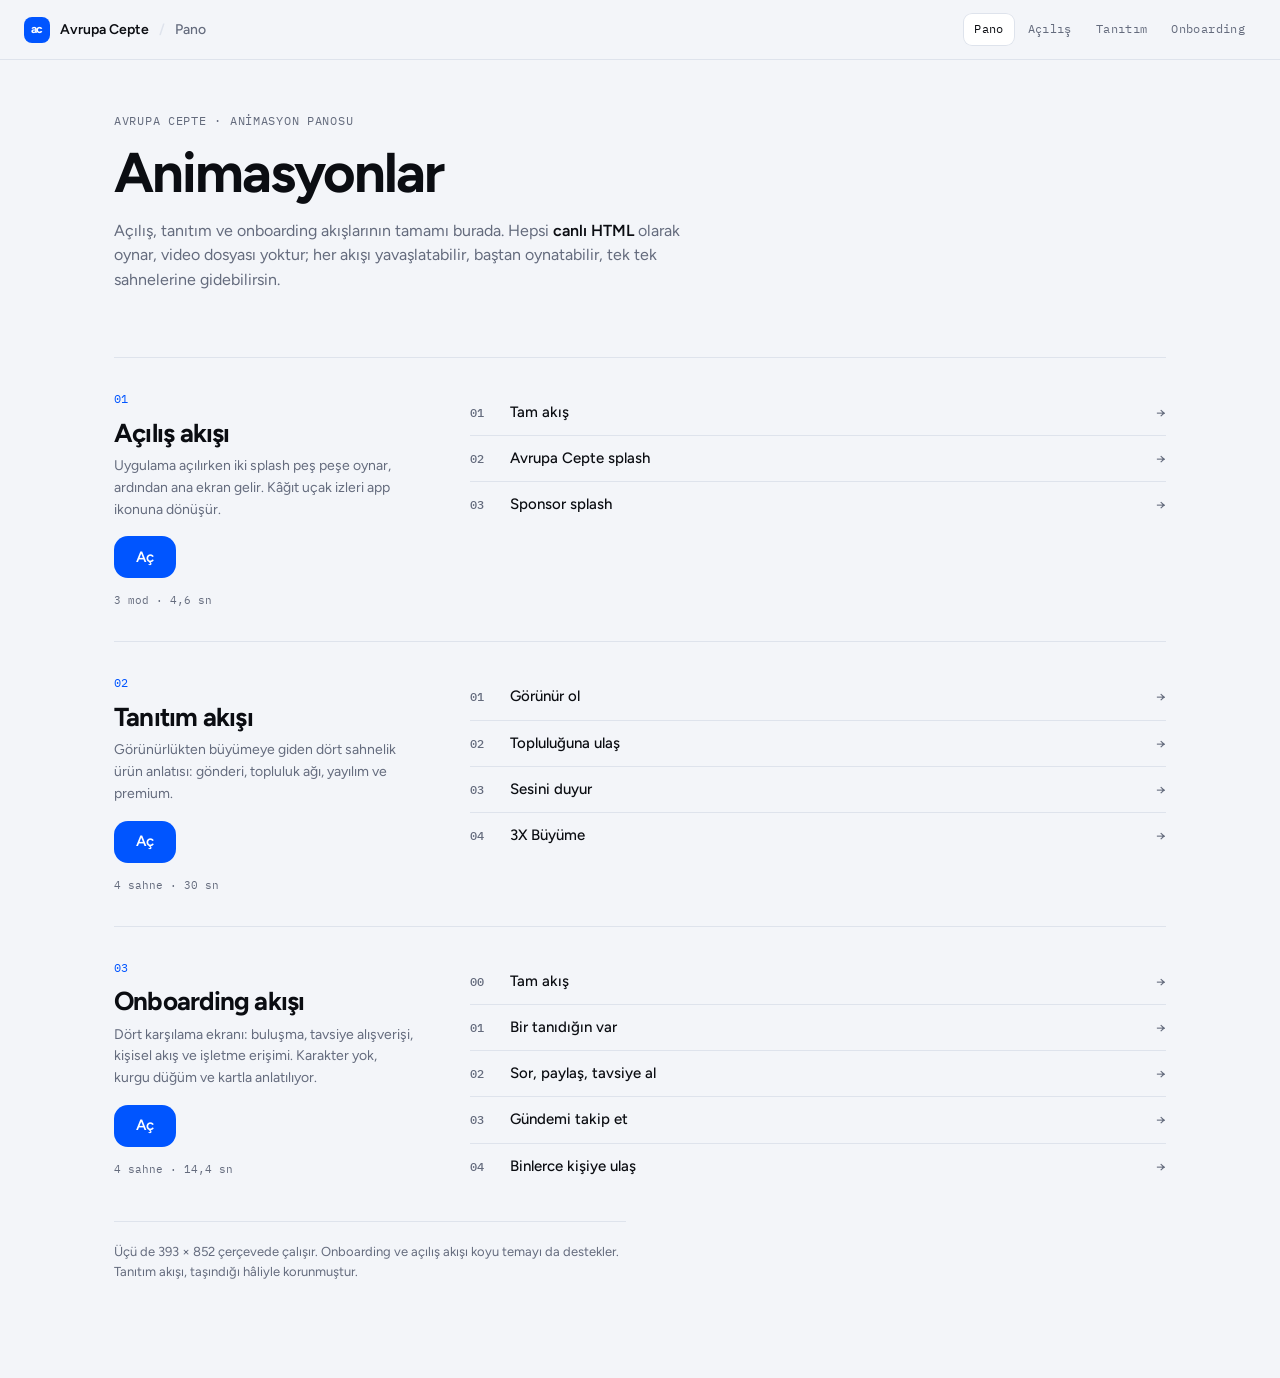
==== commit d06edb16: "Animasyon panosu: açılış, tanıtım ve onboarding akışlarını tek depoda topla Mevcut tanıtım sitesi kö" ====
--- a/index.html
+++ b/index.html
@@ -1,95 +1,157 @@
 <!doctype html>
 <html lang="tr">
 <head>
-  <meta charset="UTF-8">
-  <meta name="viewport" content="width=device-width,initial-scale=1">
-  <meta name="theme-color" content="#f5f6f8">
-  <title>Avrupa Cepte · Tanıtım akışı</title>
-  <link rel="stylesheet" href="assets/font.css">
-  <link rel="stylesheet" href="styles-v0.css">
-  <link rel="stylesheet" href="styles.css">
+<meta charset="utf-8">
+<meta name="viewport" content="width=device-width, initial-scale=1">
+<title>Avrupa Cepte · Animasyonlar</title>
+<meta name="description" content="Avrupa Cepte hareket çalışmaları tek panoda: açılış akışı, tanıtım akışı, onboarding akışı.">
+<link rel="icon" href="assets/icon.jpg">
+<link rel="preconnect" href="https://fonts.googleapis.com">
+<link rel="preconnect" href="https://fonts.gstatic.com" crossorigin>
+<link rel="stylesheet" href="https://fonts.googleapis.com/css2?family=Figtree:wght@400;500;600;700&family=IBM+Plex+Mono:wght@400;500&display=swap">
+<link rel="stylesheet" href="system.css">
+<style>
+  .hub {
+    max-width: 1100px;
+    margin: 0 auto;
+    padding-inline: 24px;
+    padding-block: 52px 96px;
+  }
+  .hub header { max-width: 60ch; margin-bottom: 64px; }
+
+  .flow {
+    display: grid;
+    grid-template-columns: minmax(0, 300px) minmax(0, 1fr);
+    gap: 16px 56px;
+    align-items: start;
+    padding-block: 32px;
+    border-top: 1px solid var(--line);
+  }
+  .flow-head h3 {
+    margin: 0 0 8px;
+    font-size: 26px;
+    font-weight: 700;
+    letter-spacing: -.03em;
+    line-height: 1.1;
+  }
+  .flow-head .num {
+    font-family: "IBM Plex Mono", ui-monospace, Menlo, monospace;
+    font-size: 12px;
+    color: var(--accent);
+    display: block;
+    margin-bottom: 10px;
+  }
+  .flow-head p { margin: 0 0 16px; color: var(--muted); font-size: 14px; max-width: 42ch; }
+  .flow-head .meta {
+    font-family: "IBM Plex Mono", ui-monospace, Menlo, monospace;
+    font-size: 11px; color: var(--muted); display: block; margin-top: 14px;
+  }
+
+  .open {
+    display: inline-flex; align-items: center; justify-content: center;
+    height: 42px; padding: 0 22px; border-radius: 14px;
+    background: var(--accent); color: var(--accent-ink);
+    font-weight: 600; font-size: 15px; text-decoration: none;
+  }
+  .open:hover { filter: brightness(1.06); }
+
+  .scenes { margin: 0; padding: 0; list-style: none; }
+  .scenes li { border-top: 1px solid var(--line); }
+  .scenes li:first-child { border-top: 0; }
+  .scenes a {
+    display: flex; align-items: baseline; gap: 16px;
+    padding-block: 11px; text-decoration: none; color: var(--ink);
+    font-size: 15px; font-weight: 500;
+  }
+  .scenes a:hover { color: var(--accent); }
+  .scenes .idx {
+    font-family: "IBM Plex Mono", ui-monospace, Menlo, monospace;
+    font-size: 12px; color: var(--muted); flex: none; width: 24px;
+  }
+  .scenes a:hover .idx { color: var(--accent); }
+  .scenes .arr { margin-left: auto; color: var(--muted); font-size: 13px; }
+  .scenes a:hover .arr { color: var(--accent); }
+
+  @media (max-width: 760px) {
+    .hub { padding-block: 40px 64px; padding-inline: 16px; }
+    .hub header { margin-bottom: 40px; }
+    .flow { grid-template-columns: minmax(0, 1fr); gap: 20px; padding-block: 28px; }
+  }
+</style>
 </head>
 <body>
-<header class="studio-header">
-  <a class="brand" href="./">
-    <span class="brand-mark">a<span>c</span></span>
-    <strong>Avrupa Cepte</strong>
-    <span class="header-divider"></span>
-    <span class="header-caption">Tanıtım akışı</span>
+
+<nav class="topnav">
+  <a class="tn-brand" href="/">
+    <span class="tn-mark">ac</span>
+    <span>Avrupa Cepte</span>
+    <span class="tn-sep">/</span>
+    <span class="tn-here">Pano</span>
   </a>
-  <div class="header-right">
-    <button id="return-single" style="display:none;">Tek sahneye dön ↙</button>
-    <span class="preview-tag"><i></i> Hareket önizlemesi</span>
-    <a href="https://www.figma.com/design/P1pFVExX502FQrV6nCLTjJ/Avrupa-Cepte?node-id=2980-82597&t=2pFAzzNfoVad6KgR-4" target="_blank" rel="noreferrer">Figma ↗</a>
+  <div class="tn-links">
+    <a href="/" aria-current="page">Pano</a>
+    <a href="/splash/">Açılış</a>
+    <a href="/tanitim/">Tanıtım</a>
+    <a href="/onboarding/">Onboarding</a>
   </div>
-</header>
-<main class="workspace">
-  <aside class="director" id="director-sidebar">
-    <div class="eyebrow">TANITIM · 01—04</div>
-    <h1 id="director-heading">Bir paylaşımla<br>başlar.</h1>
-    <p class="intro" id="director-desc">Görünür ol. Bağ kur.<br>Sesini Avrupa’ya duyur.</p>
-    <nav class="scene-picker" aria-label="Sahneler">
-      <button class="scene-tab selected" data-scene="0">
-        <span class="step">01</span>
-        <span><strong>Görünür ol</strong><small>Açılış · sıralı baloncuklar</small></span>
-        <span class="tab-arrow">↗</span>
-      </button>
-      <button class="scene-tab" data-scene="1">
-        <span class="step">02</span>
-        <span><strong>Topluluğuna ulaş</strong><small>Gönderi → ayrık ağ geçişi</small></span>
-        <span class="tab-arrow">↗</span>
-      </button>
-      <button class="scene-tab" data-scene="2">
-        <span class="step">03</span>
-        <span><strong>Sesini duyur</strong><small>Yayılım · başarı grafiği</small></span>
-        <span class="tab-arrow">↗</span>
-      </button>
-      <button class="scene-tab" data-scene="3">
-        <span class="step">04</span>
-        <span><strong>3X Büyüme</strong><small>Premium modal · harita animasyonu</small></span>
-        <span class="tab-arrow">↗</span>
-      </button>
-    </nav>
-    <div class="view-options">
-      <button id="view-toggle" aria-pressed="false">Tüm sahneleri birlikte gör <span>↔</span></button>
+</nav>
+
+<main class="hub">
+  <header>
+    <p class="eyebrow">Avrupa Cepte · animasyon panosu</p>
+    <h1>Animasyonlar</h1>
+    <p class="lead">Açılış, tanıtım ve onboarding akışlarının tamamı burada. Hepsi <strong>canlı HTML</strong> olarak oynar, video dosyası yoktur; her akışı yavaşlatabilir, baştan oynatabilir, tek tek sahnelerine gidebilirsin.</p>
+  </header>
+
+  <article class="flow">
+    <div class="flow-head">
+      <span class="num">01</span>
+      <h3>Açılış akışı</h3>
+      <p>Uygulama açılırken iki splash peş peşe oynar, ardından ana ekran gelir. Kâğıt uçak izleri app ikonuna dönüşür.</p>
+      <a class="open" href="splash/">Aç</a>
+      <span class="meta">3 mod · 4,6 sn</span>
     </div>
-    <p class="keyboard-tip">← → sahne değiştir <span>·</span> boşluk duraklat</p>
-  </aside>
+    <ul class="scenes">
+      <li><a href="splash/"><span class="idx">01</span> Tam akış <span class="arr">→</span></a></li>
+      <li><a href="splash/#m=ac"><span class="idx">02</span> Avrupa Cepte splash <span class="arr">→</span></a></li>
+      <li><a href="splash/#m=midas"><span class="idx">03</span> Sponsor splash <span class="arr">→</span></a></li>
+    </ul>
+  </article>
 
-  <section class="preview-area" aria-label="Animasyon önizlemesi">
-    <div class="phones" id="phones"></div>
-    <div class="transport">
-      <button class="icon-button" id="play" aria-label="Duraklat">II</button>
-      <button class="icon-button replay" id="replay" aria-label="Baştan oynat">↺</button>
-      <div class="timeline">
-        <label class="sr-only" for="scrubber">Sahne zamanı</label>
-        <input id="scrubber" type="range" min="0" max="1000" value="0">
-        <span id="time">00.0 / 05.0</span>
-      </div>
-      <label class="sr-only" for="speed">Oynatma hızı</label>
-      <select id="speed">
-        <option value="0.5">0,5×</option>
-        <option value="1" selected>1×</option>
-        <option value="1.5">1,5×</option>
-      </select>
-      <button id="auto" class="auto-button" aria-pressed="false">Otomatik <i></i></button>
+  <article class="flow">
+    <div class="flow-head">
+      <span class="num">02</span>
+      <h3>Tanıtım akışı</h3>
+      <p>Görünürlükten büyümeye giden dört sahnelik ürün anlatısı: gönderi, topluluk ağı, yayılım ve premium.</p>
+      <a class="open" href="tanitim/">Aç</a>
+      <span class="meta">4 sahne · 30 sn</span>
     </div>
-    <div class="preview-caption">
-      <span id="caption">01 / 04</span>
-      <span>393 × 852 <span class="caption-dot">·</span> Canlı HTML</span>
+    <ul class="scenes">
+      <li><a href="tanitim/#s=1"><span class="idx">01</span> Görünür ol <span class="arr">→</span></a></li>
+      <li><a href="tanitim/#s=2"><span class="idx">02</span> Topluluğuna ulaş <span class="arr">→</span></a></li>
+      <li><a href="tanitim/#s=3"><span class="idx">03</span> Sesini duyur <span class="arr">→</span></a></li>
+      <li><a href="tanitim/#s=4"><span class="idx">04</span> 3X Büyüme <span class="arr">→</span></a></li>
+    </ul>
+  </article>
+
+  <article class="flow">
+    <div class="flow-head">
+      <span class="num">03</span>
+      <h3>Onboarding akışı</h3>
+      <p>Dört karşılama ekranı: buluşma, tavsiye alışverişi, kişisel akış ve işletme erişimi. Karakter yok, kurgu düğüm ve kartla anlatılıyor.</p>
+      <a class="open" href="onboarding/">Aç</a>
+      <span class="meta">4 sahne · 14,4 sn</span>
     </div>
-  </section>
+    <ul class="scenes">
+      <li><a href="onboarding/"><span class="idx">00</span> Tam akış <span class="arr">→</span></a></li>
+      <li><a href="onboarding/#s=1"><span class="idx">01</span> Bir tanıdığın var <span class="arr">→</span></a></li>
+      <li><a href="onboarding/#s=2"><span class="idx">02</span> Sor, paylaş, tavsiye al <span class="arr">→</span></a></li>
+      <li><a href="onboarding/#s=3"><span class="idx">03</span> Gündemi takip et <span class="arr">→</span></a></li>
+      <li><a href="onboarding/#s=4"><span class="idx">04</span> Binlerce kişiye ulaş <span class="arr">→</span></a></li>
+    </ul>
+  </article>
 
-  <aside class="motion-note" id="motion-note-sidebar">
-    <span class="eyebrow">SAHNENİN HİSSİ</span>
-    <h2 id="note-title">Dikkat, doğalca<br>üzerinde.</h2>
-    <p id="note-text">Paylaşım merkezden büyüyerek açılır; ardından baloncuklar sırayla belirir.</p>
-    <div class="note-rule"></div>
-    <span class="note-bottom">Tasarımın ritminde.<br>Kesintisiz, yumuşak hareket.</span>
-  </aside>
+  <p class="note">Üçü de 393 × 852 çerçevede çalışır. Onboarding ve açılış akışı koyu temayı da destekler. Tanıtım akışı, taşındığı hâliyle korunmuştur.</p>
 </main>
-<div class="toast" role="status" aria-live="polite"></div>
-<script src="assets/d3.min.js"></script>
-<script src="app.js"></script>
 </body>
-</html>+</html>
--- a/system.css
+++ b/system.css
@@ -0,0 +1,339 @@
+/* Avrupa Cepte · animasyon panosu tasarım sistemi
+   Kaynak: açılış akışı sayfası. Panel, cihaz çerçevesi, zaman çizelgesi ve
+   tipografi tüm sayfalarda birebir aynı kalır. */
+
+:root {
+  --bg: #F3F5F9;
+  --surface: #FFFFFF;
+  --ink: #0B0D12;
+  --muted: #646B7D;
+  --line: #DEE3EC;
+  --bar: #D5DCE9;
+  --bar-on: #0055FF;
+  --accent: #0055FF;
+  --accent-ink: #FFFFFF;
+  --shadow: 0 40px 80px -40px rgba(0, 40, 120, .35);
+  --lw: 11rem;
+
+  --brand: #0055FF;
+  --brand-mid: #518EF8;
+  --tint: #E8F0FF;
+  --bezel: #0B0D12;
+}
+@media (prefers-color-scheme: dark) {
+  :root:not([data-theme="light"]) {
+    --bg: #0A0C12;
+    --surface: #12151D;
+    --ink: #ECEFF5;
+    --muted: #9097A8;
+    --line: #232836;
+    --bar: #2A3040;
+    --bar-on: #4D8BFF;
+    --accent: #4D8BFF;
+    --accent-ink: #0A0C12;
+    --shadow: 0 40px 80px -30px rgba(0, 0, 0, .8);
+    --bezel: #000000;
+  }
+}
+:root[data-theme="dark"] {
+  --bg: #0A0C12;
+  --surface: #12151D;
+  --ink: #ECEFF5;
+  --muted: #9097A8;
+  --line: #232836;
+  --bar: #2A3040;
+  --bar-on: #4D8BFF;
+  --accent: #4D8BFF;
+  --accent-ink: #0A0C12;
+  --shadow: 0 40px 80px -30px rgba(0, 0, 0, .8);
+  --bezel: #000000;
+}
+
+* { box-sizing: border-box; }
+body {
+  margin: 0;
+  background: var(--bg);
+  color: var(--ink);
+  font-family: "Figtree", -apple-system, "SF Pro Text", system-ui, sans-serif;
+  font-size: 15px;
+  line-height: 1.55;
+}
+a { color: inherit; }
+
+/* ---------- üst navigasyon ---------- */
+.topnav {
+  position: sticky;
+  top: 0;
+  z-index: 40;
+  display: flex;
+  align-items: center;
+  justify-content: space-between;
+  gap: 24px;
+  height: 60px;
+  padding-inline: 24px;
+  background: var(--bg);
+  border-bottom: 1px solid var(--line);
+}
+.tn-brand {
+  display: inline-flex; align-items: center; gap: 10px;
+  font-size: 14px; font-weight: 600; text-decoration: none; color: var(--ink);
+  white-space: nowrap;
+}
+.tn-mark {
+  width: 26px; height: 26px; border-radius: 8px; flex: none;
+  background: var(--accent); color: #fff;
+  display: grid; place-items: center;
+  font-size: 12px; font-weight: 700; letter-spacing: -.05em;
+}
+.tn-sep { color: var(--line); }
+.tn-here { color: var(--muted); font-weight: 500; }
+.tn-links { display: flex; gap: 2px; }
+.tn-links a {
+  font-family: "IBM Plex Mono", ui-monospace, Menlo, monospace;
+  font-size: 12px; letter-spacing: .03em;
+  color: var(--muted); text-decoration: none;
+  padding: 7px 11px; border-radius: 9px;
+  transition: color .16s, background-color .16s;
+}
+.tn-links a:hover { color: var(--ink); background: var(--surface); }
+.tn-links a[aria-current="page"] {
+  color: var(--ink); background: var(--surface);
+  box-shadow: inset 0 0 0 1px var(--line);
+}
+@media (max-width: 600px) {
+  .topnav { height: 52px; padding-inline: 14px; gap: 10px; }
+  .tn-sep, .tn-here { display: none; }
+  .tn-links a { padding: 6px 8px; font-size: 11px; }
+}
+
+.wrap {
+  max-width: 1100px;
+  margin: 0 auto;
+  padding-inline: 24px;
+  padding-block: 44px 72px;
+  display: grid;
+  grid-template-columns: minmax(0, 344px) minmax(0, 1fr);
+  gap: 72px;
+  align-items: start;
+}
+
+/* ---------- cihaz ---------- */
+.phone {
+  width: 100%;
+  background: var(--bezel);
+  border-radius: 54px;
+  padding: 12px;
+  box-shadow:
+    var(--shadow),
+    inset 0 0 0 1.5px rgba(255, 255, 255, .13);
+  position: sticky;
+  top: 92px;
+}
+/* yan tuşlar: sessize alma/ses solda, güç sağda */
+.phone::before, .phone::after {
+  content: '';
+  position: absolute;
+  width: 3px;
+  background: var(--bezel);
+  pointer-events: none;
+}
+.phone::before {
+  left: -3px; top: 21%; height: 16%;
+  border-radius: 3px 0 0 3px;
+}
+.phone::after {
+  right: -3px; top: 27%; height: 11%;
+  border-radius: 0 3px 3px 0;
+}
+.screen {
+  position: relative;
+  aspect-ratio: 393 / 852;
+  max-width: 100%;
+  border-radius: 42px;
+  overflow: hidden;
+  background: #FFFFFF;
+}
+/* Dynamic Island: yüzde ölçülü, ekranla birlikte ölçeklenir */
+.screen::after {
+  content: '';
+  position: absolute;
+  z-index: 30;
+  left: 34.2%;
+  width: 31.6%;
+  top: 1.6%;
+  aspect-ratio: 124 / 36;
+  border-radius: 999px;
+  background: #0B0D12;
+  pointer-events: none;
+}
+.stage {
+  position: absolute;
+  left: 0;
+  top: 0;
+  width: 393px;
+  height: 852px;
+  transform-origin: 0 0;
+}
+.stage > * { position: absolute; }
+.status { left: 0; top: 0; width: 393px; height: 54px; }
+
+/* ---------- panel ---------- */
+.panel { display: flex; flex-direction: column; gap: 40px; min-width: 0; }
+.panel-link {
+  display: inline-flex; align-items: center; gap: 6px;
+  background: var(--surface); border: 1px solid var(--line);
+  border-radius: 9px; padding: 8px 12px; margin: 0 0 18px;
+  color: var(--muted); font-size: 12px; font-weight: 600;
+  text-decoration: none; align-self: flex-start;
+  transition: border-color .18s, color .18s;
+}
+.panel-link:hover { border-color: var(--accent); color: var(--ink); }
+
+.eyebrow {
+  font-family: "IBM Plex Mono", ui-monospace, Menlo, monospace;
+  font-size: 12px;
+  letter-spacing: .06em;
+  text-transform: uppercase;
+  color: var(--muted);
+  margin: 0 0 14px;
+}
+h1 {
+  font-weight: 700;
+  font-size: clamp(2.4rem, 5vw, 3.5rem);
+  line-height: 1;
+  letter-spacing: -0.035em;
+  margin: 0 0 18px;
+  text-wrap: balance;
+}
+.lead { margin: 0; max-width: 60ch; color: var(--muted); font-size: 16px; }
+.lead strong { color: var(--ink); font-weight: 600; }
+.chain {
+  display: flex; flex-wrap: wrap; align-items: center;
+  gap: 6px 8px; margin: 0 0 18px; padding: 0;
+  list-style: none; font-weight: 600; font-size: 14px;
+}
+.chain li { display: inline-flex; align-items: center; gap: 8px; }
+.chain li + li::before { content: "→"; color: var(--accent); font-weight: 500; }
+
+h2 {
+  font-size: 12px; font-weight: 600; letter-spacing: .08em;
+  text-transform: uppercase; color: var(--muted); margin: 0 0 16px;
+}
+
+.modes { display: flex; flex-direction: column; gap: 12px; }
+.modes .seg { align-self: flex-start; max-width: 100%; flex-wrap: wrap; }
+.modes .seg label { font-family: inherit; font-size: 14px; font-weight: 600; padding: 0 16px; height: 42px; }
+.mode-note { margin: 0; color: var(--muted); font-size: 14px; max-width: 60ch; }
+.controls { display: flex; flex-wrap: wrap; align-items: center; gap: 12px; }
+.btn {
+  height: 42px; padding: 0 20px; border-radius: 14px;
+  border: 1px solid var(--line); background: var(--surface);
+  color: var(--ink); font: inherit; font-weight: 600; cursor: pointer;
+}
+.btn:hover { border-color: var(--muted); }
+.btn.primary { background: var(--accent); border-color: var(--accent); color: var(--accent-ink); min-width: 112px; }
+.btn:focus-visible, .seg input:focus-visible + label, .check input:focus-visible, .scrub:focus-visible {
+  outline: 2px solid var(--accent); outline-offset: 2px;
+}
+.seg {
+  display: inline-flex; border: 1px solid var(--line);
+  border-radius: 14px; overflow: hidden; background: var(--surface);
+}
+.seg input { position: absolute; opacity: 0; pointer-events: none; }
+.seg label {
+  height: 40px; display: grid; place-items: center; padding: 0 14px; cursor: pointer;
+  font-family: "IBM Plex Mono", ui-monospace, Menlo, monospace;
+  font-size: 13px; color: var(--muted);
+}
+.seg label + input + label { border-left: 1px solid var(--line); }
+.seg input:checked + label { background: var(--ink); color: var(--bg); }
+/* buton tabanlı segment (tanıtım akışı sahne seçici) */
+.seg .seg-btn {
+  height: 40px; padding: 0 15px;
+  background: transparent; border: 0; border-left: 1px solid var(--line);
+  font-family: "IBM Plex Mono", ui-monospace, Menlo, monospace;
+  font-size: 13px; color: var(--muted); cursor: pointer;
+  display: grid; place-items: center;
+}
+.seg .seg-btn:first-child { border-left: 0; }
+.seg .seg-btn:hover { color: var(--ink); }
+.seg .seg-btn.selected { background: var(--ink); color: var(--bg); }
+.seg .seg-btn:focus-visible { outline: 2px solid var(--accent); outline-offset: -2px; }
+
+.check { display: inline-flex; align-items: center; gap: 8px; cursor: pointer; font-weight: 500; padding-inline: 4px; }
+.check input { width: 16px; height: 16px; accent-color: var(--accent); margin: 0; }
+
+/* ---------- zaman çizelgesi ---------- */
+.tl { position: relative; }
+.tl-row, .tl-axis {
+  display: grid; grid-template-columns: var(--lw) minmax(0, 1fr);
+  gap: 16px; align-items: center;
+}
+.tl-row { min-height: 46px; border-top: 1px solid var(--line); }
+.tl-label { display: flex; flex-direction: column; line-height: 1.25; padding-block: 6px; }
+.tl-label b { font-weight: 500; font-size: 14px; }
+.tl-label small {
+  font-family: "IBM Plex Mono", ui-monospace, Menlo, monospace;
+  font-size: 11px; color: var(--muted); font-variant-numeric: tabular-nums;
+}
+.track { position: relative; height: 12px; margin-inline: 7px; }
+.bar {
+  position: absolute; top: 0; bottom: 0; border-radius: 4px;
+  background: var(--bar); transition: background-color .12s;
+}
+.bar.on { background: var(--bar-on); }
+.tl-axis { border-top: 1px solid var(--line); padding-top: 12px; align-items: start; }
+.timecode {
+  font-family: "IBM Plex Mono", ui-monospace, Menlo, monospace;
+  font-size: 20px; font-weight: 500; font-variant-numeric: tabular-nums; line-height: 1.1;
+}
+.timecode small { display: block; font-size: 11px; font-weight: 400; color: var(--muted); margin-top: 3px; }
+.scrub {
+  -webkit-appearance: none; appearance: none; width: 100%; height: 22px;
+  margin: 0; background: transparent; cursor: pointer; border-radius: 4px;
+}
+.scrub::-webkit-slider-runnable-track { height: 2px; background: var(--line); }
+.scrub::-moz-range-track { height: 2px; background: var(--line); }
+.scrub::-webkit-slider-thumb {
+  -webkit-appearance: none; width: 14px; height: 14px; margin-top: -6px;
+  border-radius: 50%; background: var(--ink); border: 0;
+}
+.scrub::-moz-range-thumb { width: 14px; height: 14px; border-radius: 50%; background: var(--ink); border: 0; }
+.ticks { position: relative; height: 18px; margin-inline: 7px; margin-top: 2px; }
+.ticks span {
+  position: absolute; transform: translateX(-50%);
+  font-family: "IBM Plex Mono", ui-monospace, Menlo, monospace;
+  font-size: 11px; color: var(--muted); font-variant-numeric: tabular-nums;
+}
+.head {
+  position: absolute; top: 0; bottom: 40px;
+  left: calc(var(--lw) + 16px + 7px); right: 7px; pointer-events: none;
+}
+.head i { position: absolute; top: 0; bottom: 0; width: 2px; margin-left: -1px; background: var(--ink); }
+
+/* ---------- kaynaklar + renkler ---------- */
+.facts { display: grid; grid-template-columns: repeat(2, minmax(0, 1fr)); gap: 40px; }
+.list { margin: 0; padding: 0; list-style: none; }
+.list li {
+  display: flex; justify-content: space-between; align-items: baseline;
+  gap: 16px; padding-block: 9px; border-top: 1px solid var(--line); font-size: 14px;
+}
+.list code, .list .src {
+  font-family: "IBM Plex Mono", ui-monospace, Menlo, monospace;
+  font-size: 12px; color: var(--muted); white-space: nowrap;
+}
+.sw { display: inline-flex; align-items: center; gap: 10px; }
+.chip { width: 18px; height: 18px; border-radius: 6px; box-shadow: inset 0 0 0 1px rgba(127, 135, 160, .35); flex: none; }
+
+.note { margin: 0; font-size: 13px; color: var(--muted); max-width: 64ch; padding-top: 20px; border-top: 1px solid var(--line); }
+
+@media (max-width: 860px) {
+  .wrap { grid-template-columns: minmax(0, 1fr); gap: 44px; padding-inline: 16px; padding-block: 28px 56px; }
+  .phone { position: static; width: min(300px, 100%); margin-inline: auto; border-radius: 46px; padding: 9px; }
+  .screen { border-radius: 38px; }
+}
+@media (max-width: 520px) {
+  :root { --lw: 8.25rem; }
+  .tl-label b { font-size: 13px; }
+  .facts { grid-template-columns: minmax(0, 1fr); gap: 32px; }
+}
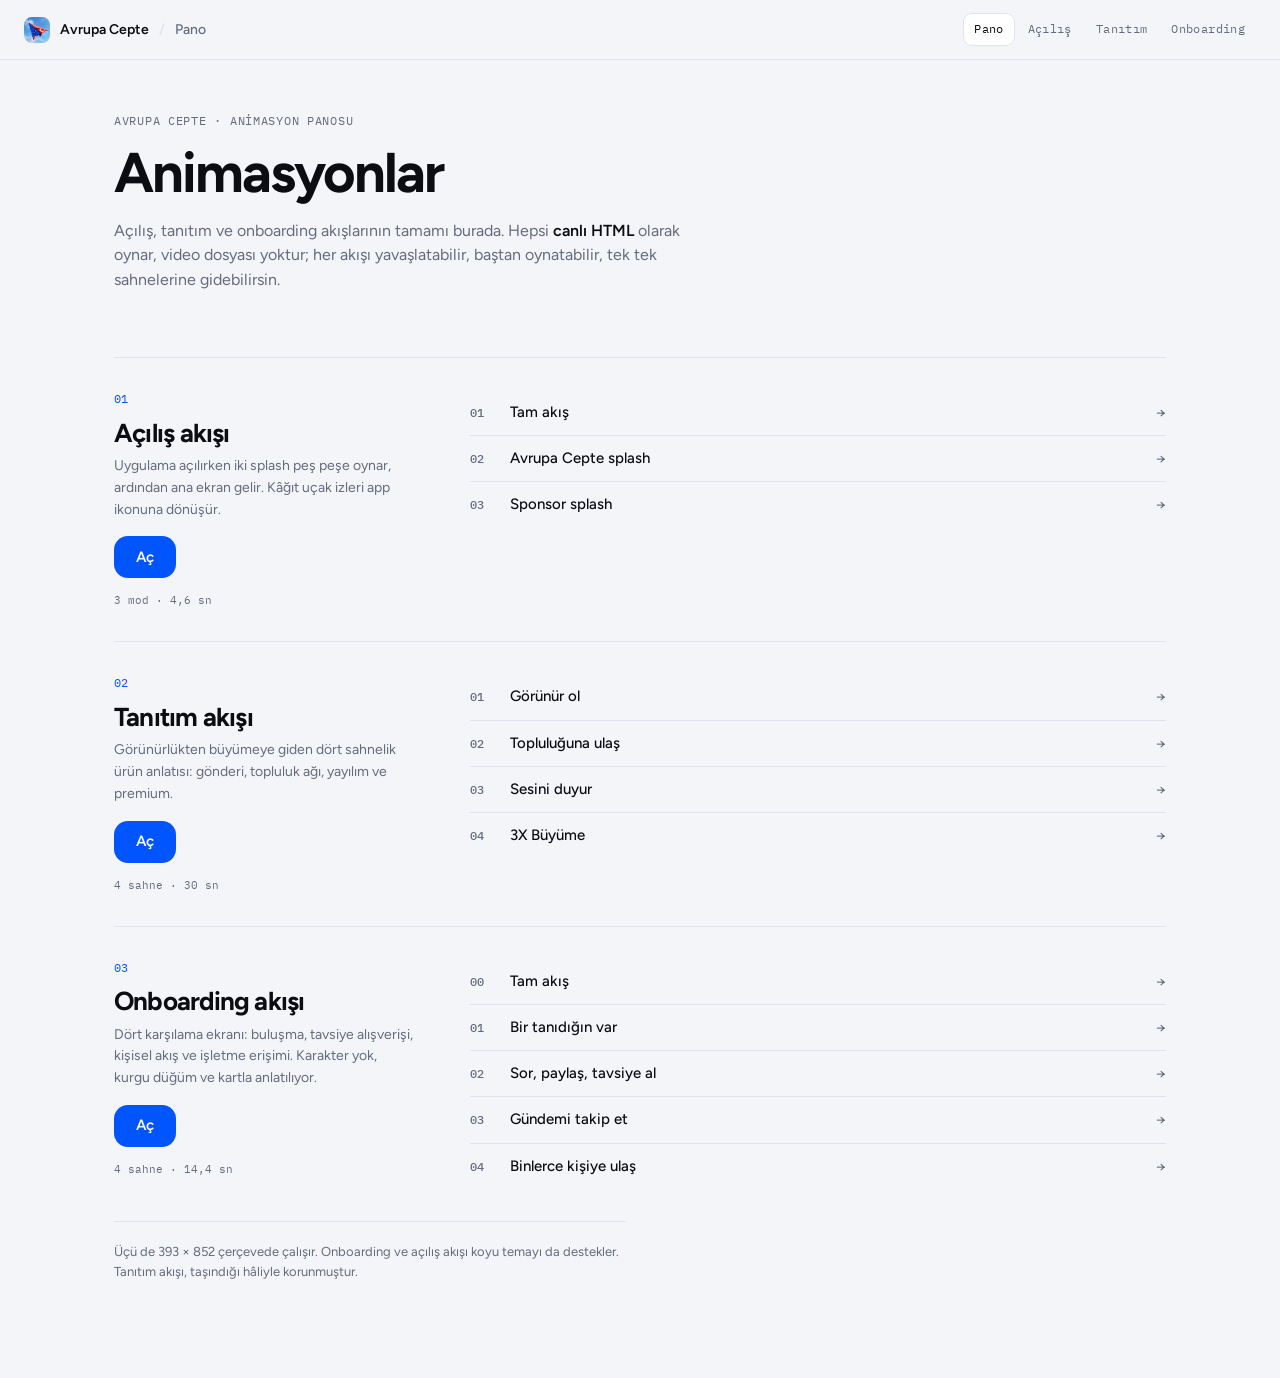
==== commit 568007f7: "Üst navigasyonda marka işareti olarak uygulama ikonu kullanılsın CSS ile çizilen 'ac' karesi yerine " ====
--- a/index.html
+++ b/index.html
@@ -83,7 +83,7 @@
 
 <nav class="topnav">
   <a class="tn-brand" href="/">
-    <span class="tn-mark">ac</span>
+    <img class="tn-mark" src="/assets/icon.jpg" alt="">
     <span>Avrupa Cepte</span>
     <span class="tn-sep">/</span>
     <span class="tn-here">Pano</span>
--- a/system.css
+++ b/system.css
@@ -81,9 +81,10 @@
 }
 .tn-mark {
   width: 26px; height: 26px; border-radius: 8px; flex: none;
-  background: var(--accent); color: #fff;
-  display: grid; place-items: center;
-  font-size: 12px; font-weight: 700; letter-spacing: -.05em;
+  display: block;
+  object-fit: cover;
+  background: var(--accent);
+  box-shadow: inset 0 0 0 1px rgba(11, 13, 18, .10);
 }
 .tn-sep { color: var(--line); }
 .tn-here { color: var(--muted); font-weight: 500; }
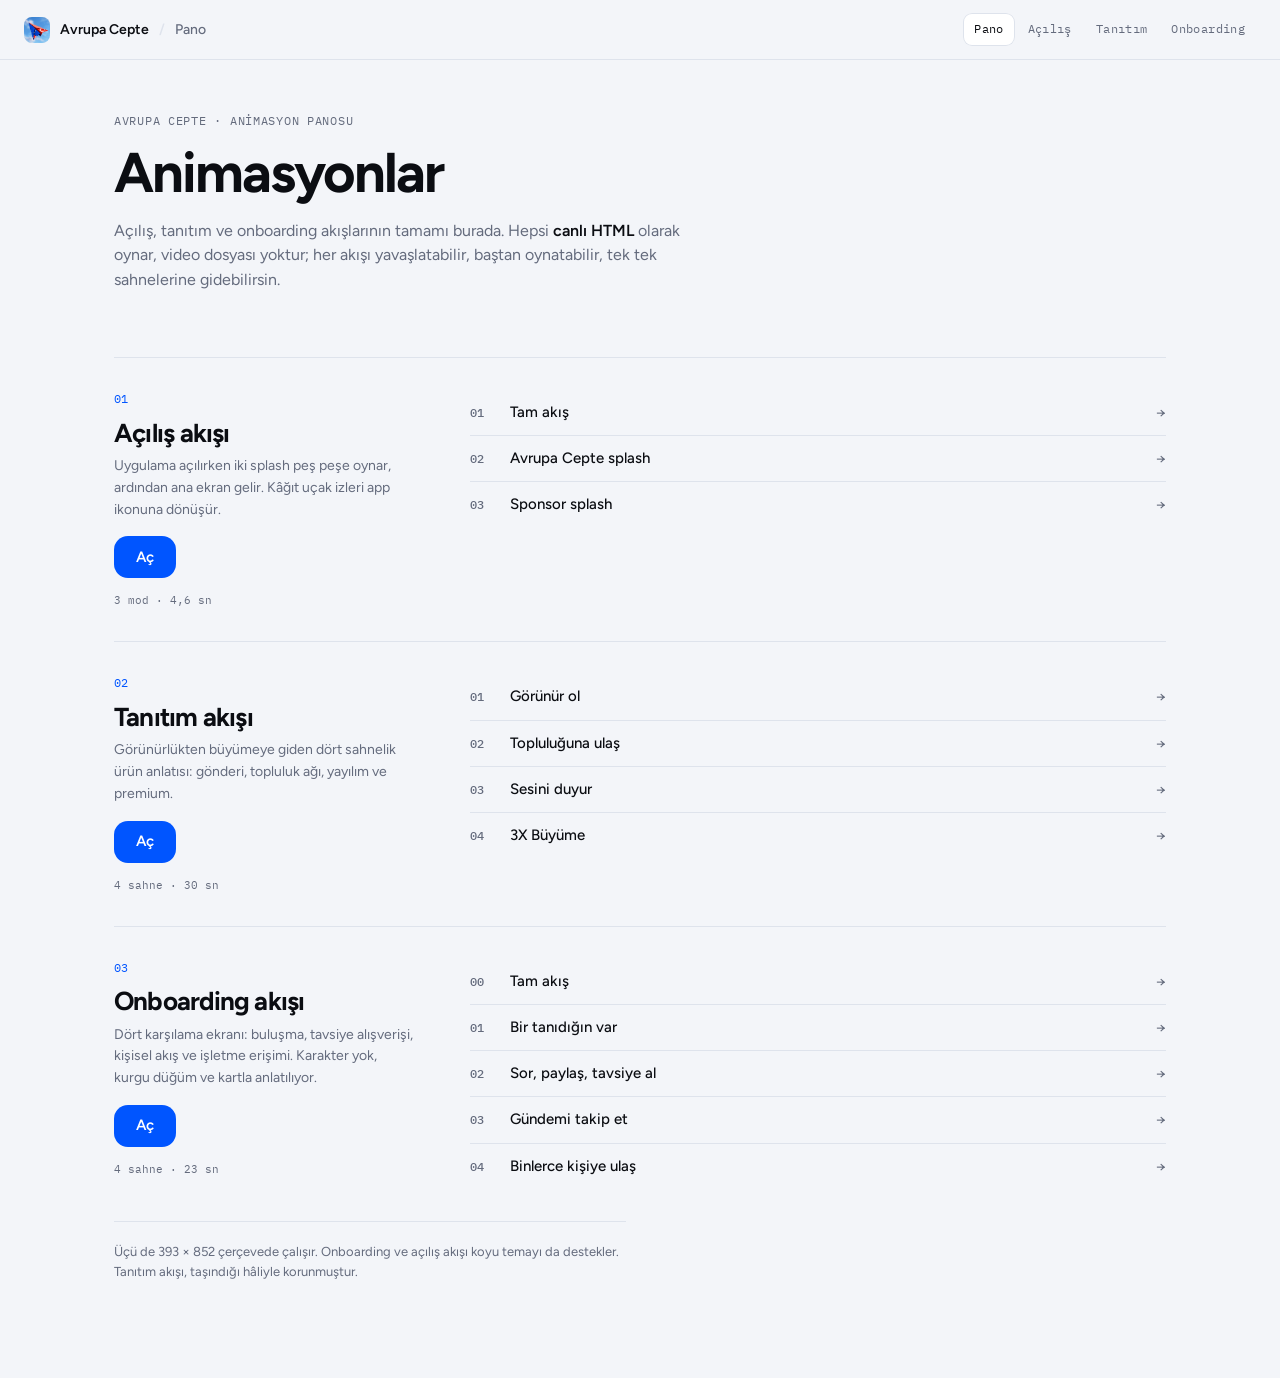
==== commit 21aaa1fd: "Onboarding 01: küre, yörüngede uçak ve Avrupa rotası; döngüsüz oynatma - Merkezdeki "Sen" ve Türk ba" ====
--- a/index.html
+++ b/index.html
@@ -140,7 +140,7 @@
       <h3>Onboarding akışı</h3>
       <p>Dört karşılama ekranı: buluşma, tavsiye alışverişi, kişisel akış ve işletme erişimi. Karakter yok, kurgu düğüm ve kartla anlatılıyor.</p>
       <a class="open" href="onboarding/">Aç</a>
-      <span class="meta">4 sahne · 14,4 sn</span>
+      <span class="meta">4 sahne · 23 sn</span>
     </div>
     <ul class="scenes">
       <li><a href="onboarding/"><span class="idx">00</span> Tam akış <span class="arr">→</span></a></li>
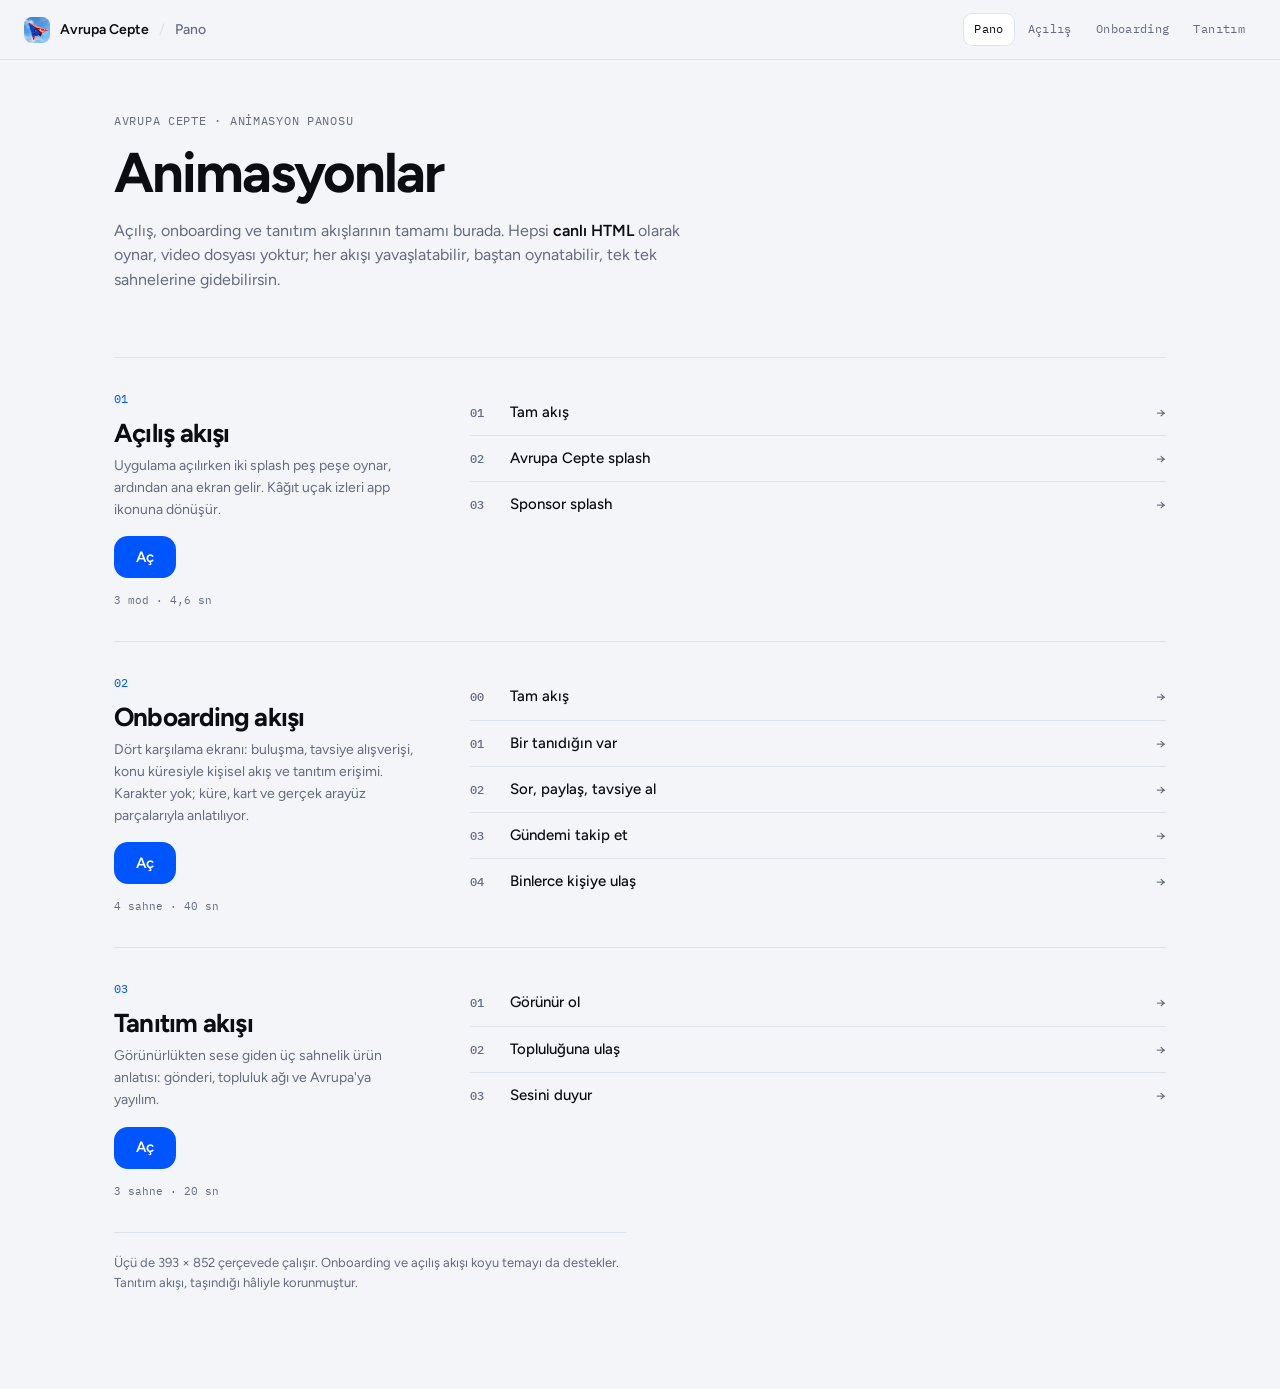
==== commit 55b867ce: "Onboarding: dört ekran da 10 sn, 04'e gerçek Avrupa haritası, daha çok parıltı Süreler eşitlendi (11" ====
--- a/index.html
+++ b/index.html
@@ -4,7 +4,7 @@
 <meta charset="utf-8">
 <meta name="viewport" content="width=device-width, initial-scale=1">
 <title>Avrupa Cepte · Animasyonlar</title>
-<meta name="description" content="Avrupa Cepte hareket çalışmaları tek panoda: açılış akışı, tanıtım akışı, onboarding akışı.">
+<meta name="description" content="Avrupa Cepte hareket çalışmaları tek panoda: açılış akışı, onboarding akışı, tanıtım akışı.">
 <link rel="icon" href="assets/icon.jpg">
 <link rel="preconnect" href="https://fonts.googleapis.com">
 <link rel="preconnect" href="https://fonts.gstatic.com" crossorigin>
@@ -91,8 +91,8 @@
   <div class="tn-links">
     <a href="/" aria-current="page">Pano</a>
     <a href="/splash/">Açılış</a>
+    <a href="/onboarding/">Onboarding</a>
     <a href="/tanitim/">Tanıtım</a>
-    <a href="/onboarding/">Onboarding</a>
   </div>
 </nav>
 
@@ -100,7 +100,7 @@
   <header>
     <p class="eyebrow">Avrupa Cepte · animasyon panosu</p>
     <h1>Animasyonlar</h1>
-    <p class="lead">Açılış, tanıtım ve onboarding akışlarının tamamı burada. Hepsi <strong>canlı HTML</strong> olarak oynar, video dosyası yoktur; her akışı yavaşlatabilir, baştan oynatabilir, tek tek sahnelerine gidebilirsin.</p>
+    <p class="lead">Açılış, onboarding ve tanıtım akışlarının tamamı burada. Hepsi <strong>canlı HTML</strong> olarak oynar, video dosyası yoktur; her akışı yavaşlatabilir, baştan oynatabilir, tek tek sahnelerine gidebilirsin.</p>
   </header>
 
   <article class="flow">
@@ -121,26 +121,10 @@
   <article class="flow">
     <div class="flow-head">
       <span class="num">02</span>
-      <h3>Tanıtım akışı</h3>
-      <p>Görünürlükten büyümeye giden dört sahnelik ürün anlatısı: gönderi, topluluk ağı, yayılım ve premium.</p>
-      <a class="open" href="tanitim/">Aç</a>
-      <span class="meta">4 sahne · 30 sn</span>
-    </div>
-    <ul class="scenes">
-      <li><a href="tanitim/#s=1"><span class="idx">01</span> Görünür ol <span class="arr">→</span></a></li>
-      <li><a href="tanitim/#s=2"><span class="idx">02</span> Topluluğuna ulaş <span class="arr">→</span></a></li>
-      <li><a href="tanitim/#s=3"><span class="idx">03</span> Sesini duyur <span class="arr">→</span></a></li>
-      <li><a href="tanitim/#s=4"><span class="idx">04</span> 3X Büyüme <span class="arr">→</span></a></li>
-    </ul>
-  </article>
-
-  <article class="flow">
-    <div class="flow-head">
-      <span class="num">03</span>
       <h3>Onboarding akışı</h3>
-      <p>Dört karşılama ekranı: buluşma, tavsiye alışverişi, kişisel akış ve işletme erişimi. Karakter yok, kurgu düğüm ve kartla anlatılıyor.</p>
+      <p>Dört karşılama ekranı: buluşma, tavsiye alışverişi, konu küresiyle kişisel akış ve tanıtım erişimi. Karakter yok; küre, kart ve gerçek arayüz parçalarıyla anlatılıyor.</p>
       <a class="open" href="onboarding/">Aç</a>
-      <span class="meta">4 sahne · 23 sn</span>
+      <span class="meta">4 sahne · 40 sn</span>
     </div>
     <ul class="scenes">
       <li><a href="onboarding/"><span class="idx">00</span> Tam akış <span class="arr">→</span></a></li>
@@ -151,6 +135,21 @@
     </ul>
   </article>
 
+  <article class="flow">
+    <div class="flow-head">
+      <span class="num">03</span>
+      <h3>Tanıtım akışı</h3>
+      <p>Görünürlükten sese giden üç sahnelik ürün anlatısı: gönderi, topluluk ağı ve Avrupa'ya yayılım.</p>
+      <a class="open" href="tanitim/">Aç</a>
+      <span class="meta">3 sahne · 20 sn</span>
+    </div>
+    <ul class="scenes">
+      <li><a href="tanitim/#s=1"><span class="idx">01</span> Görünür ol <span class="arr">→</span></a></li>
+      <li><a href="tanitim/#s=2"><span class="idx">02</span> Topluluğuna ulaş <span class="arr">→</span></a></li>
+      <li><a href="tanitim/#s=3"><span class="idx">03</span> Sesini duyur <span class="arr">→</span></a></li>
+    </ul>
+  </article>
+
   <p class="note">Üçü de 393 × 852 çerçevede çalışır. Onboarding ve açılış akışı koyu temayı da destekler. Tanıtım akışı, taşındığı hâliyle korunmuştur.</p>
 </main>
 </body>
--- a/system.css
+++ b/system.css
@@ -18,6 +18,8 @@
   --brand: #0055FF;
   --brand-mid: #518EF8;
   --tint: #E8F0FF;
+  --ok: #15AE3B;
+  --ok-tint: #F5FFF8;
   --bezel: #0B0D12;
 }
 @media (prefers-color-scheme: dark) {
@@ -32,6 +34,8 @@
     --accent: #4D8BFF;
     --accent-ink: #0A0C12;
     --shadow: 0 40px 80px -30px rgba(0, 0, 0, .8);
+    --ok: #2ED45C;
+    --ok-tint: #0F2417;
     --bezel: #000000;
   }
 }
@@ -46,6 +50,8 @@
   --accent: #4D8BFF;
   --accent-ink: #0A0C12;
   --shadow: 0 40px 80px -30px rgba(0, 0, 0, .8);
+  --ok: #2ED45C;
+  --ok-tint: #0F2417;
   --bezel: #000000;
 }
 
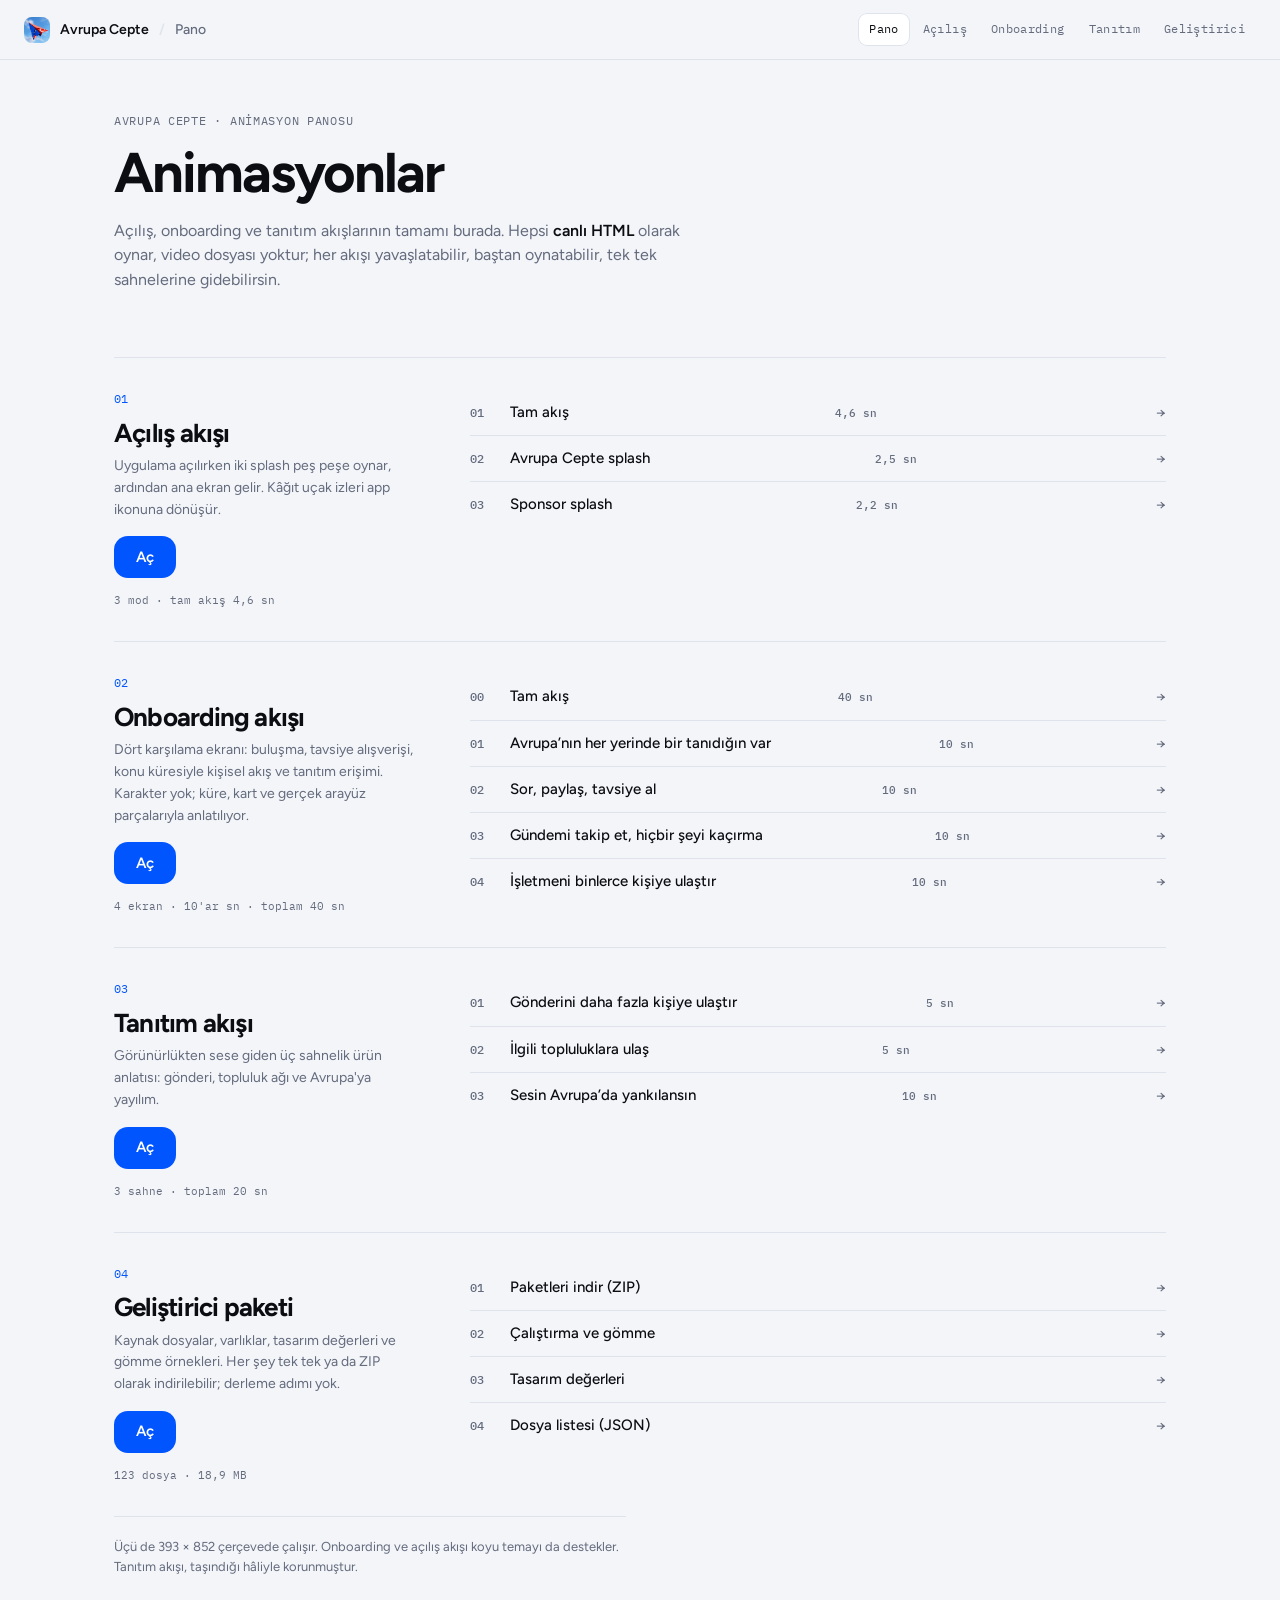
==== commit 1632a2e4: "Site: geliştirici paketi sayfası, pano süreleri ve başlıkları Yeni /gelistirici/ sayfası: her şey si" ====
--- a/index.html
+++ b/index.html
@@ -57,6 +57,11 @@
 
   .scenes { margin: 0; padding: 0; list-style: none; }
   .scenes li { border-top: 1px solid var(--line); }
+  .scenes .sn {
+    margin-left: auto; padding-right: 14px;
+    font-family: "IBM Plex Mono", ui-monospace, Menlo, monospace;
+    font-size: 11px; color: var(--muted);
+  }
   .scenes li:first-child { border-top: 0; }
   .scenes a {
     display: flex; align-items: baseline; gap: 16px;
@@ -93,6 +98,7 @@
     <a href="/splash/">Açılış</a>
     <a href="/onboarding/">Onboarding</a>
     <a href="/tanitim/">Tanıtım</a>
+    <a href="/gelistirici/">Geliştirici</a>
   </div>
 </nav>
 
@@ -109,12 +115,12 @@
       <h3>Açılış akışı</h3>
       <p>Uygulama açılırken iki splash peş peşe oynar, ardından ana ekran gelir. Kâğıt uçak izleri app ikonuna dönüşür.</p>
       <a class="open" href="splash/">Aç</a>
-      <span class="meta">3 mod · 4,6 sn</span>
+      <span class="meta">3 mod · tam akış 4,6 sn</span>
     </div>
     <ul class="scenes">
-      <li><a href="splash/"><span class="idx">01</span> Tam akış <span class="arr">→</span></a></li>
-      <li><a href="splash/#m=ac"><span class="idx">02</span> Avrupa Cepte splash <span class="arr">→</span></a></li>
-      <li><a href="splash/#m=midas"><span class="idx">03</span> Sponsor splash <span class="arr">→</span></a></li>
+      <li><a href="splash/"><span class="idx">01</span> Tam akış <span class="sn">4,6 sn</span><span class="arr">→</span></a></li>
+      <li><a href="splash/#m=ac"><span class="idx">02</span> Avrupa Cepte splash <span class="sn">2,5 sn</span><span class="arr">→</span></a></li>
+      <li><a href="splash/#m=midas"><span class="idx">03</span> Sponsor splash <span class="sn">2,2 sn</span><span class="arr">→</span></a></li>
     </ul>
   </article>
 
@@ -124,14 +130,14 @@
       <h3>Onboarding akışı</h3>
       <p>Dört karşılama ekranı: buluşma, tavsiye alışverişi, konu küresiyle kişisel akış ve tanıtım erişimi. Karakter yok; küre, kart ve gerçek arayüz parçalarıyla anlatılıyor.</p>
       <a class="open" href="onboarding/">Aç</a>
-      <span class="meta">4 sahne · 40 sn</span>
+      <span class="meta">4 ekran · 10'ar sn · toplam 40 sn</span>
     </div>
     <ul class="scenes">
-      <li><a href="onboarding/"><span class="idx">00</span> Tam akış <span class="arr">→</span></a></li>
-      <li><a href="onboarding/#s=1"><span class="idx">01</span> Bir tanıdığın var <span class="arr">→</span></a></li>
-      <li><a href="onboarding/#s=2"><span class="idx">02</span> Sor, paylaş, tavsiye al <span class="arr">→</span></a></li>
-      <li><a href="onboarding/#s=3"><span class="idx">03</span> Gündemi takip et <span class="arr">→</span></a></li>
-      <li><a href="onboarding/#s=4"><span class="idx">04</span> Binlerce kişiye ulaş <span class="arr">→</span></a></li>
+      <li><a href="onboarding/"><span class="idx">00</span> Tam akış <span class="sn">40 sn</span><span class="arr">→</span></a></li>
+      <li><a href="onboarding/#s=1"><span class="idx">01</span> Avrupa’nın her yerinde bir tanıdığın var <span class="sn">10 sn</span><span class="arr">→</span></a></li>
+      <li><a href="onboarding/#s=2"><span class="idx">02</span> Sor, paylaş, tavsiye al <span class="sn">10 sn</span><span class="arr">→</span></a></li>
+      <li><a href="onboarding/#s=3"><span class="idx">03</span> Gündemi takip et, hiçbir şeyi kaçırma <span class="sn">10 sn</span><span class="arr">→</span></a></li>
+      <li><a href="onboarding/#s=4"><span class="idx">04</span> İşletmeni binlerce kişiye ulaştır <span class="sn">10 sn</span><span class="arr">→</span></a></li>
     </ul>
   </article>
 
@@ -141,12 +147,28 @@
       <h3>Tanıtım akışı</h3>
       <p>Görünürlükten sese giden üç sahnelik ürün anlatısı: gönderi, topluluk ağı ve Avrupa'ya yayılım.</p>
       <a class="open" href="tanitim/">Aç</a>
-      <span class="meta">3 sahne · 20 sn</span>
+      <span class="meta">3 sahne · toplam 20 sn</span>
     </div>
     <ul class="scenes">
-      <li><a href="tanitim/#s=1"><span class="idx">01</span> Görünür ol <span class="arr">→</span></a></li>
-      <li><a href="tanitim/#s=2"><span class="idx">02</span> Topluluğuna ulaş <span class="arr">→</span></a></li>
-      <li><a href="tanitim/#s=3"><span class="idx">03</span> Sesini duyur <span class="arr">→</span></a></li>
+      <li><a href="tanitim/#s=1"><span class="idx">01</span> Gönderini daha fazla kişiye ulaştır <span class="sn">5 sn</span><span class="arr">→</span></a></li>
+      <li><a href="tanitim/#s=2"><span class="idx">02</span> İlgili topluluklara ulaş <span class="sn">5 sn</span><span class="arr">→</span></a></li>
+      <li><a href="tanitim/#s=3"><span class="idx">03</span> Sesin Avrupa’da yankılansın <span class="sn">10 sn</span><span class="arr">→</span></a></li>
+    </ul>
+  </article>
+
+  <article class="flow">
+    <div class="flow-head">
+      <span class="num">04</span>
+      <h3>Geliştirici paketi</h3>
+      <p>Kaynak dosyalar, varlıklar, tasarım değerleri ve gömme örnekleri. Her şey tek tek ya da ZIP olarak indirilebilir; derleme adımı yok.</p>
+      <a class="open" href="gelistirici/">Aç</a>
+      <span class="meta">123 dosya · 18,9 MB</span>
+    </div>
+    <ul class="scenes">
+      <li><a href="gelistirici/#indir"><span class="idx">01</span> Paketleri indir (ZIP) <span class="arr">→</span></a></li>
+      <li><a href="gelistirici/"><span class="idx">02</span> Çalıştırma ve gömme <span class="arr">→</span></a></li>
+      <li><a href="gelistirici/"><span class="idx">03</span> Tasarım değerleri <span class="arr">→</span></a></li>
+      <li><a href="dosyalar.json"><span class="idx">04</span> Dosya listesi (JSON) <span class="arr">→</span></a></li>
     </ul>
   </article>
 
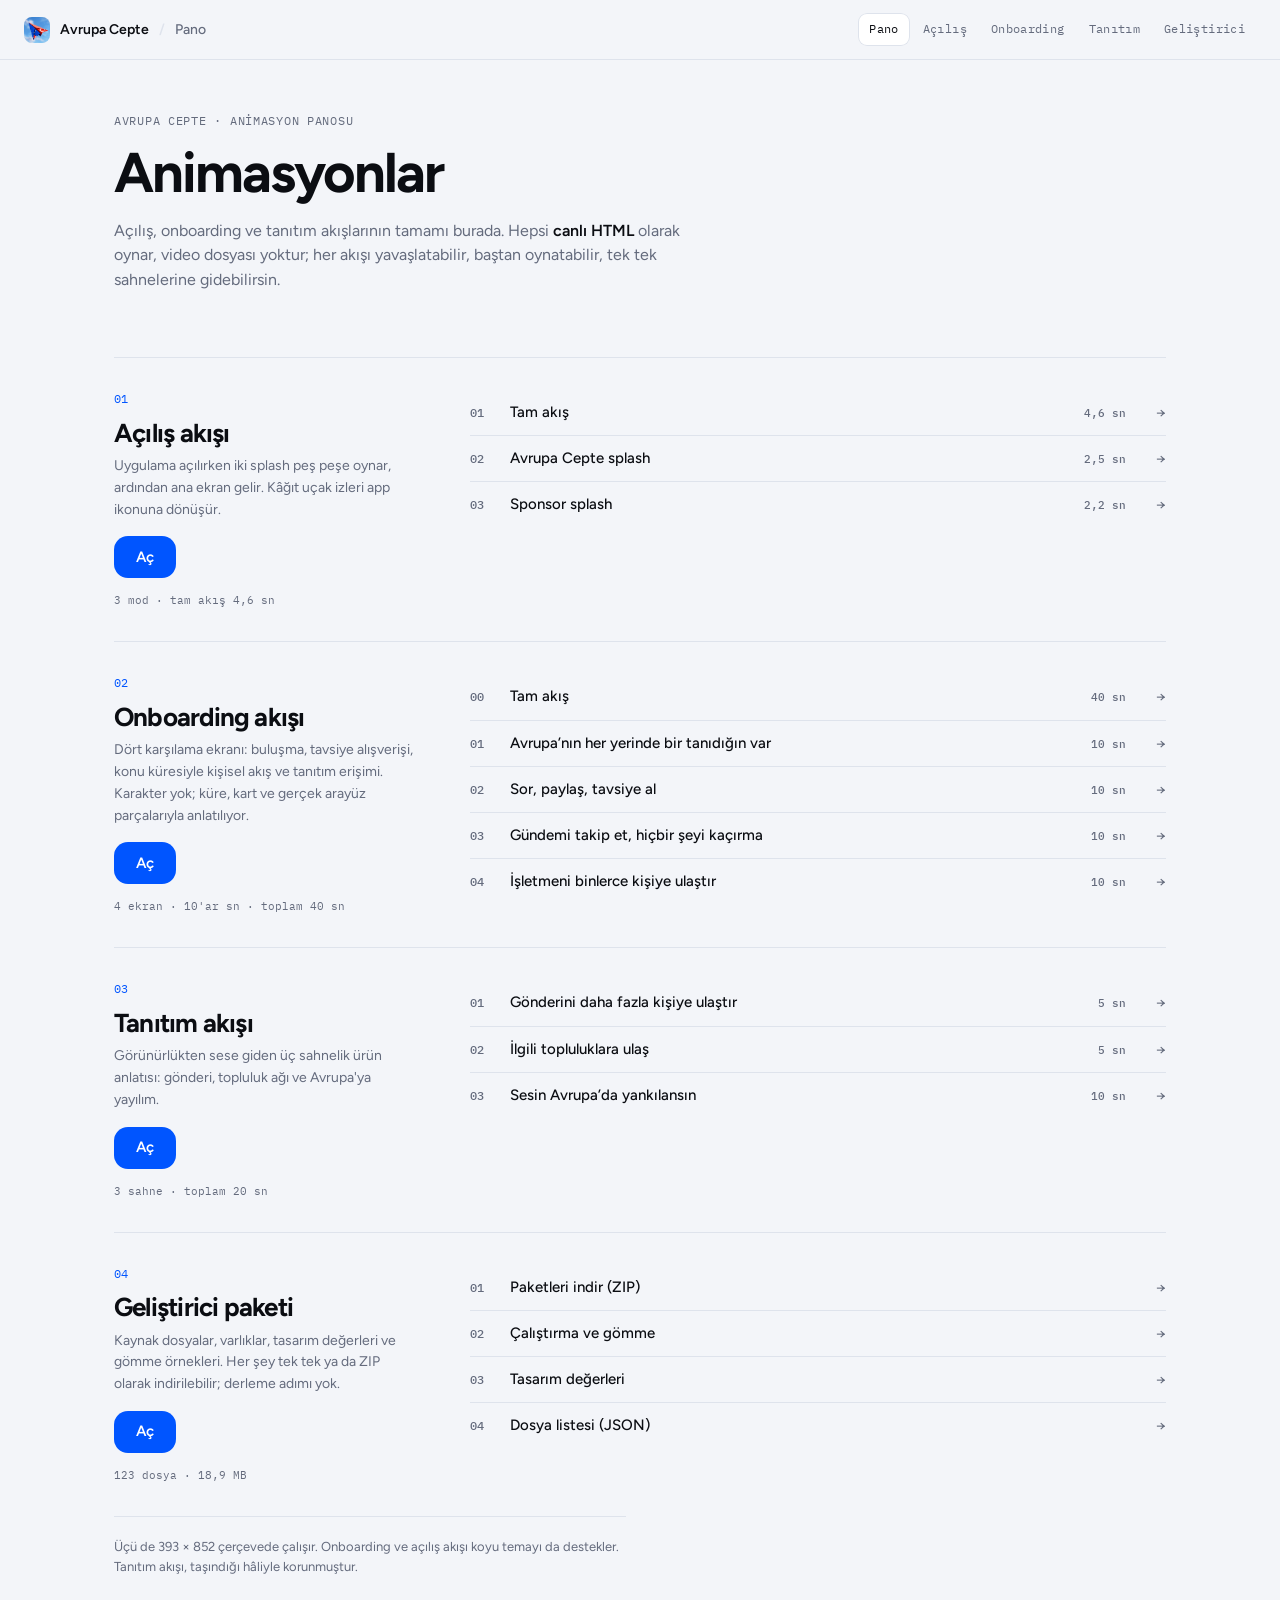
==== commit a018bd1c: "Pano: sahne satırlarında süre sütunu hizalandı Hem .sn hem .arr margin-left:auto taşıyordu, boşluk i" ====
--- a/index.html
+++ b/index.html
@@ -57,8 +57,10 @@
 
   .scenes { margin: 0; padding: 0; list-style: none; }
   .scenes li { border-top: 1px solid var(--line); }
+  /* başlık esner, süre sabit genişlikte sağa yaslanır: tüm satırlarda aynı hiza */
+  .scenes .ttl { flex: 1; min-width: 0; }
   .scenes .sn {
-    margin-left: auto; padding-right: 14px;
+    flex: none; width: 52px; text-align: right;
     font-family: "IBM Plex Mono", ui-monospace, Menlo, monospace;
     font-size: 11px; color: var(--muted);
   }
@@ -74,7 +76,7 @@
     font-size: 12px; color: var(--muted); flex: none; width: 24px;
   }
   .scenes a:hover .idx { color: var(--accent); }
-  .scenes .arr { margin-left: auto; color: var(--muted); font-size: 13px; }
+  .scenes .arr { flex: none; margin-left: 14px; color: var(--muted); font-size: 13px; }
   .scenes a:hover .arr { color: var(--accent); }
 
   @media (max-width: 760px) {
@@ -118,9 +120,9 @@
       <span class="meta">3 mod · tam akış 4,6 sn</span>
     </div>
     <ul class="scenes">
-      <li><a href="splash/"><span class="idx">01</span> Tam akış <span class="sn">4,6 sn</span><span class="arr">→</span></a></li>
-      <li><a href="splash/#m=ac"><span class="idx">02</span> Avrupa Cepte splash <span class="sn">2,5 sn</span><span class="arr">→</span></a></li>
-      <li><a href="splash/#m=midas"><span class="idx">03</span> Sponsor splash <span class="sn">2,2 sn</span><span class="arr">→</span></a></li>
+      <li><a href="splash/"><span class="idx">01</span><span class="ttl">Tam akış</span> <span class="sn">4,6 sn</span><span class="arr">→</span></a></li>
+      <li><a href="splash/#m=ac"><span class="idx">02</span><span class="ttl">Avrupa Cepte splash</span> <span class="sn">2,5 sn</span><span class="arr">→</span></a></li>
+      <li><a href="splash/#m=midas"><span class="idx">03</span><span class="ttl">Sponsor splash</span> <span class="sn">2,2 sn</span><span class="arr">→</span></a></li>
     </ul>
   </article>
 
@@ -133,11 +135,11 @@
       <span class="meta">4 ekran · 10'ar sn · toplam 40 sn</span>
     </div>
     <ul class="scenes">
-      <li><a href="onboarding/"><span class="idx">00</span> Tam akış <span class="sn">40 sn</span><span class="arr">→</span></a></li>
-      <li><a href="onboarding/#s=1"><span class="idx">01</span> Avrupa’nın her yerinde bir tanıdığın var <span class="sn">10 sn</span><span class="arr">→</span></a></li>
-      <li><a href="onboarding/#s=2"><span class="idx">02</span> Sor, paylaş, tavsiye al <span class="sn">10 sn</span><span class="arr">→</span></a></li>
-      <li><a href="onboarding/#s=3"><span class="idx">03</span> Gündemi takip et, hiçbir şeyi kaçırma <span class="sn">10 sn</span><span class="arr">→</span></a></li>
-      <li><a href="onboarding/#s=4"><span class="idx">04</span> İşletmeni binlerce kişiye ulaştır <span class="sn">10 sn</span><span class="arr">→</span></a></li>
+      <li><a href="onboarding/"><span class="idx">00</span><span class="ttl">Tam akış</span> <span class="sn">40 sn</span><span class="arr">→</span></a></li>
+      <li><a href="onboarding/#s=1"><span class="idx">01</span><span class="ttl">Avrupa’nın her yerinde bir tanıdığın var</span> <span class="sn">10 sn</span><span class="arr">→</span></a></li>
+      <li><a href="onboarding/#s=2"><span class="idx">02</span><span class="ttl">Sor, paylaş, tavsiye al</span> <span class="sn">10 sn</span><span class="arr">→</span></a></li>
+      <li><a href="onboarding/#s=3"><span class="idx">03</span><span class="ttl">Gündemi takip et, hiçbir şeyi kaçırma</span> <span class="sn">10 sn</span><span class="arr">→</span></a></li>
+      <li><a href="onboarding/#s=4"><span class="idx">04</span><span class="ttl">İşletmeni binlerce kişiye ulaştır</span> <span class="sn">10 sn</span><span class="arr">→</span></a></li>
     </ul>
   </article>
 
@@ -150,9 +152,9 @@
       <span class="meta">3 sahne · toplam 20 sn</span>
     </div>
     <ul class="scenes">
-      <li><a href="tanitim/#s=1"><span class="idx">01</span> Gönderini daha fazla kişiye ulaştır <span class="sn">5 sn</span><span class="arr">→</span></a></li>
-      <li><a href="tanitim/#s=2"><span class="idx">02</span> İlgili topluluklara ulaş <span class="sn">5 sn</span><span class="arr">→</span></a></li>
-      <li><a href="tanitim/#s=3"><span class="idx">03</span> Sesin Avrupa’da yankılansın <span class="sn">10 sn</span><span class="arr">→</span></a></li>
+      <li><a href="tanitim/#s=1"><span class="idx">01</span><span class="ttl">Gönderini daha fazla kişiye ulaştır</span> <span class="sn">5 sn</span><span class="arr">→</span></a></li>
+      <li><a href="tanitim/#s=2"><span class="idx">02</span><span class="ttl">İlgili topluluklara ulaş</span> <span class="sn">5 sn</span><span class="arr">→</span></a></li>
+      <li><a href="tanitim/#s=3"><span class="idx">03</span><span class="ttl">Sesin Avrupa’da yankılansın</span> <span class="sn">10 sn</span><span class="arr">→</span></a></li>
     </ul>
   </article>
 
@@ -165,10 +167,10 @@
       <span class="meta">123 dosya · 18,9 MB</span>
     </div>
     <ul class="scenes">
-      <li><a href="gelistirici/#indir"><span class="idx">01</span> Paketleri indir (ZIP) <span class="arr">→</span></a></li>
-      <li><a href="gelistirici/"><span class="idx">02</span> Çalıştırma ve gömme <span class="arr">→</span></a></li>
-      <li><a href="gelistirici/"><span class="idx">03</span> Tasarım değerleri <span class="arr">→</span></a></li>
-      <li><a href="dosyalar.json"><span class="idx">04</span> Dosya listesi (JSON) <span class="arr">→</span></a></li>
+      <li><a href="gelistirici/#indir"><span class="idx">01</span><span class="ttl">Paketleri indir (ZIP)</span><span class="arr">→</span></a></li>
+      <li><a href="gelistirici/"><span class="idx">02</span><span class="ttl">Çalıştırma ve gömme</span><span class="arr">→</span></a></li>
+      <li><a href="gelistirici/"><span class="idx">03</span><span class="ttl">Tasarım değerleri</span><span class="arr">→</span></a></li>
+      <li><a href="dosyalar.json"><span class="idx">04</span><span class="ttl">Dosya listesi (JSON)</span><span class="arr">→</span></a></li>
     </ul>
   </article>
 
